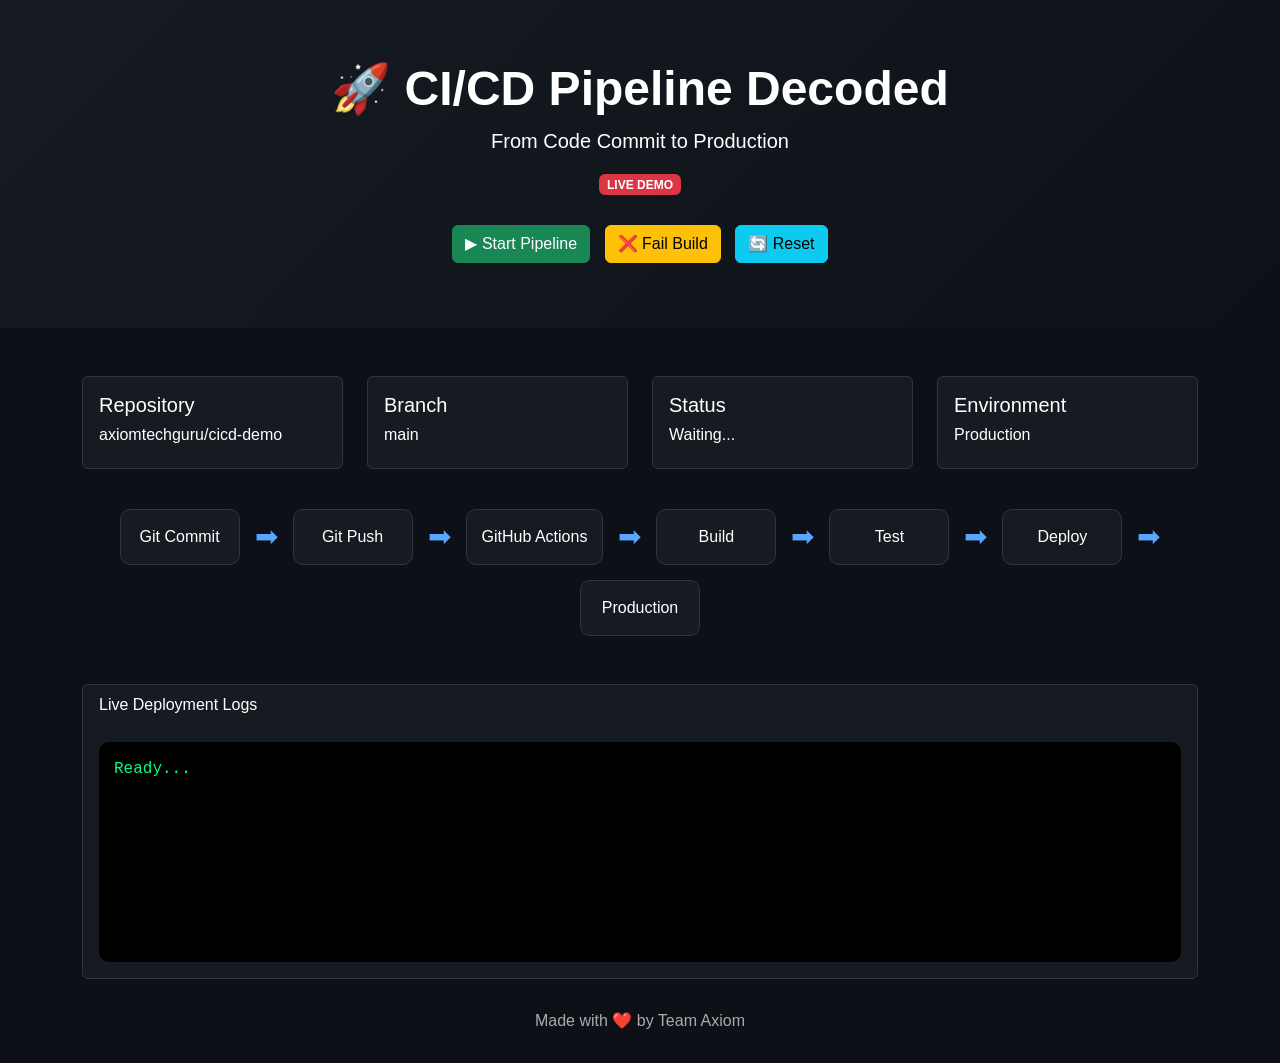
==== index.html @ 896a8365 "Initial CI/CD demo" ====
<!DOCTYPE html>
<html lang="en">

<head>
    <meta charset="UTF-8">
    <meta name="viewport" content="width=device-width, initial-scale=1.0">
    <title>CI/CD Pipeline Demo | Team Axiom</title>

    <link href="https://cdn.jsdelivr.net/npm/bootstrap@5.3.3/dist/css/bootstrap.min.css" rel="stylesheet">

    <style>
        body {
            background: #0d1117;
            color: #fff;
            font-family: Segoe UI, Tahoma, sans-serif;
        }

        .hero {
            background: linear-gradient(135deg, #161b22, #0d1117);
            padding: 60px 20px;
            text-align: center;
        }

        .card-dark {
            background: #161b22;
            border: 1px solid #30363d;
            color: white;
        }

        .pipeline {
            display: flex;
            justify-content: center;
            align-items: center;
            flex-wrap: wrap;
            gap: 15px;
            margin-top: 40px;
        }

        .step {
            background: #161b22;
            border: 1px solid #30363d;
            padding: 15px;
            border-radius: 10px;
            min-width: 120px;
            text-align: center;
            transition: .4s;
        }

        .step.active {
            background: #238636;
            transform: scale(1.08);
            box-shadow: 0 0 20px #238636;
        }

        .arrow {
            font-size: 28px;
            color: #58a6ff;
        }

        .logs {
            background: #000;
            color: #00ff7f;
            padding: 15px;
            border-radius: 10px;
            height: 220px;
            overflow: auto;
            font-family: monospace;
        }

        .footer {
            text-align: center;
            color: #aaa;
            padding: 30px;
        }

        .btn-demo {
            margin: 5px;
        }

        .badge-live {
            animation: blink 1s infinite;
        }

        @keyframes blink {
            50% {
                opacity: .3;
            }
        }
    </style>

</head>

<body>

    <div class="hero">

        <h1 class="display-5 fw-bold">
            🚀 CI/CD Pipeline Decoded
        </h1>

        <p class="lead">
            From Code Commit to Production
        </p>

        <span class="badge bg-danger badge-live">
            LIVE DEMO
        </span>

        <br><br>

        <button class="btn btn-success btn-demo" onclick="startPipeline()">
            ▶ Start Pipeline
        </button>

        <button class="btn btn-warning btn-demo" onclick="simulateFail()">
            ❌ Fail Build
        </button>

        <button class="btn btn-info btn-demo" onclick="location.reload()">
            🔄 Reset
        </button>

    </div>

    <div class="container mt-5">

        <div class="row g-4">

            <div class="col-md-3">
                <div class="card card-dark p-3">
                    <h5>Repository</h5>
                    <h6>axiomtechguru/cicd-demo</h6>
                </div>
            </div>

            <div class="col-md-3">
                <div class="card card-dark p-3">
                    <h5>Branch</h5>
                    <h6>main</h6>
                </div>
            </div>

            <div class="col-md-3">
                <div class="card card-dark p-3">
                    <h5>Status</h5>
                    <h6 id="status">Waiting...</h6>
                </div>
            </div>

            <div class="col-md-3">
                <div class="card card-dark p-3">
                    <h5>Environment</h5>
                    <h6>Production</h6>
                </div>
            </div>

        </div>

        <div class="pipeline">

            <div class="step">Git Commit</div>
            <div class="arrow">➡</div>

            <div class="step">Git Push</div>
            <div class="arrow">➡</div>

            <div class="step">GitHub Actions</div>
            <div class="arrow">➡</div>

            <div class="step">Build</div>
            <div class="arrow">➡</div>

            <div class="step">Test</div>
            <div class="arrow">➡</div>

            <div class="step">Deploy</div>
            <div class="arrow">➡</div>

            <div class="step">Production</div>

        </div>

        <div class="mt-5">

            <div class="card card-dark">

                <div class="card-header">
                    Live Deployment Logs
                </div>

                <div class="card-body">

                    <div class="logs" id="logs">

                        Ready...

                    </div>

                </div>

            </div>

        </div>

    </div>

    <div class="footer">

        Made with ❤️ by Team Axiom

    </div>

    <script>

        const steps = document.querySelectorAll(".step");

        const logs = document.getElementById("logs");

        const status = document.getElementById("status");

        function log(msg) {

            logs.innerHTML += msg + "<br>";

            logs.scrollTop = logs.scrollHeight;

        }

        function clearAll() {

            steps.forEach(s => s.classList.remove("active"));

            logs.innerHTML = "";

        }

        function startPipeline() {

            clearAll();

            status.innerHTML = "Running...";

            const messages = [
                "Git Commit received...",
                "Pushing to GitHub...",
                "GitHub Actions Triggered...",
                "Installing Dependencies...",
                "Running Tests...",
                "Deploying to VPS...",
                "Restarting PM2...",
                "Deployment Successful 🚀"
            ];

            steps.forEach((step, index) => {

                setTimeout(() => {

                    step.classList.add("active");

                    log(messages[index]);

                    if (index == steps.length - 1) {

                        status.innerHTML = "<span class='text-success'>SUCCESS</span>";

                    }

                }, index * 1200);

            });

        }

        function simulateFail() {

            clearAll();

            status.innerHTML = "<span class='text-danger'>FAILED</span>";

            steps[0].classList.add("active");

            steps[1].classList.add("active");

            steps[2].classList.add("active");

            steps[3].classList.add("active");

            log("Git Commit received...");

            log("GitHub Actions Triggered...");

            log("Installing Packages...");

            log("<span style='color:red'>Build Failed ❌</span>");

            log("<span style='color:red'>Missing Environment Variable</span>");

        }

    </script>

</body>

</html>
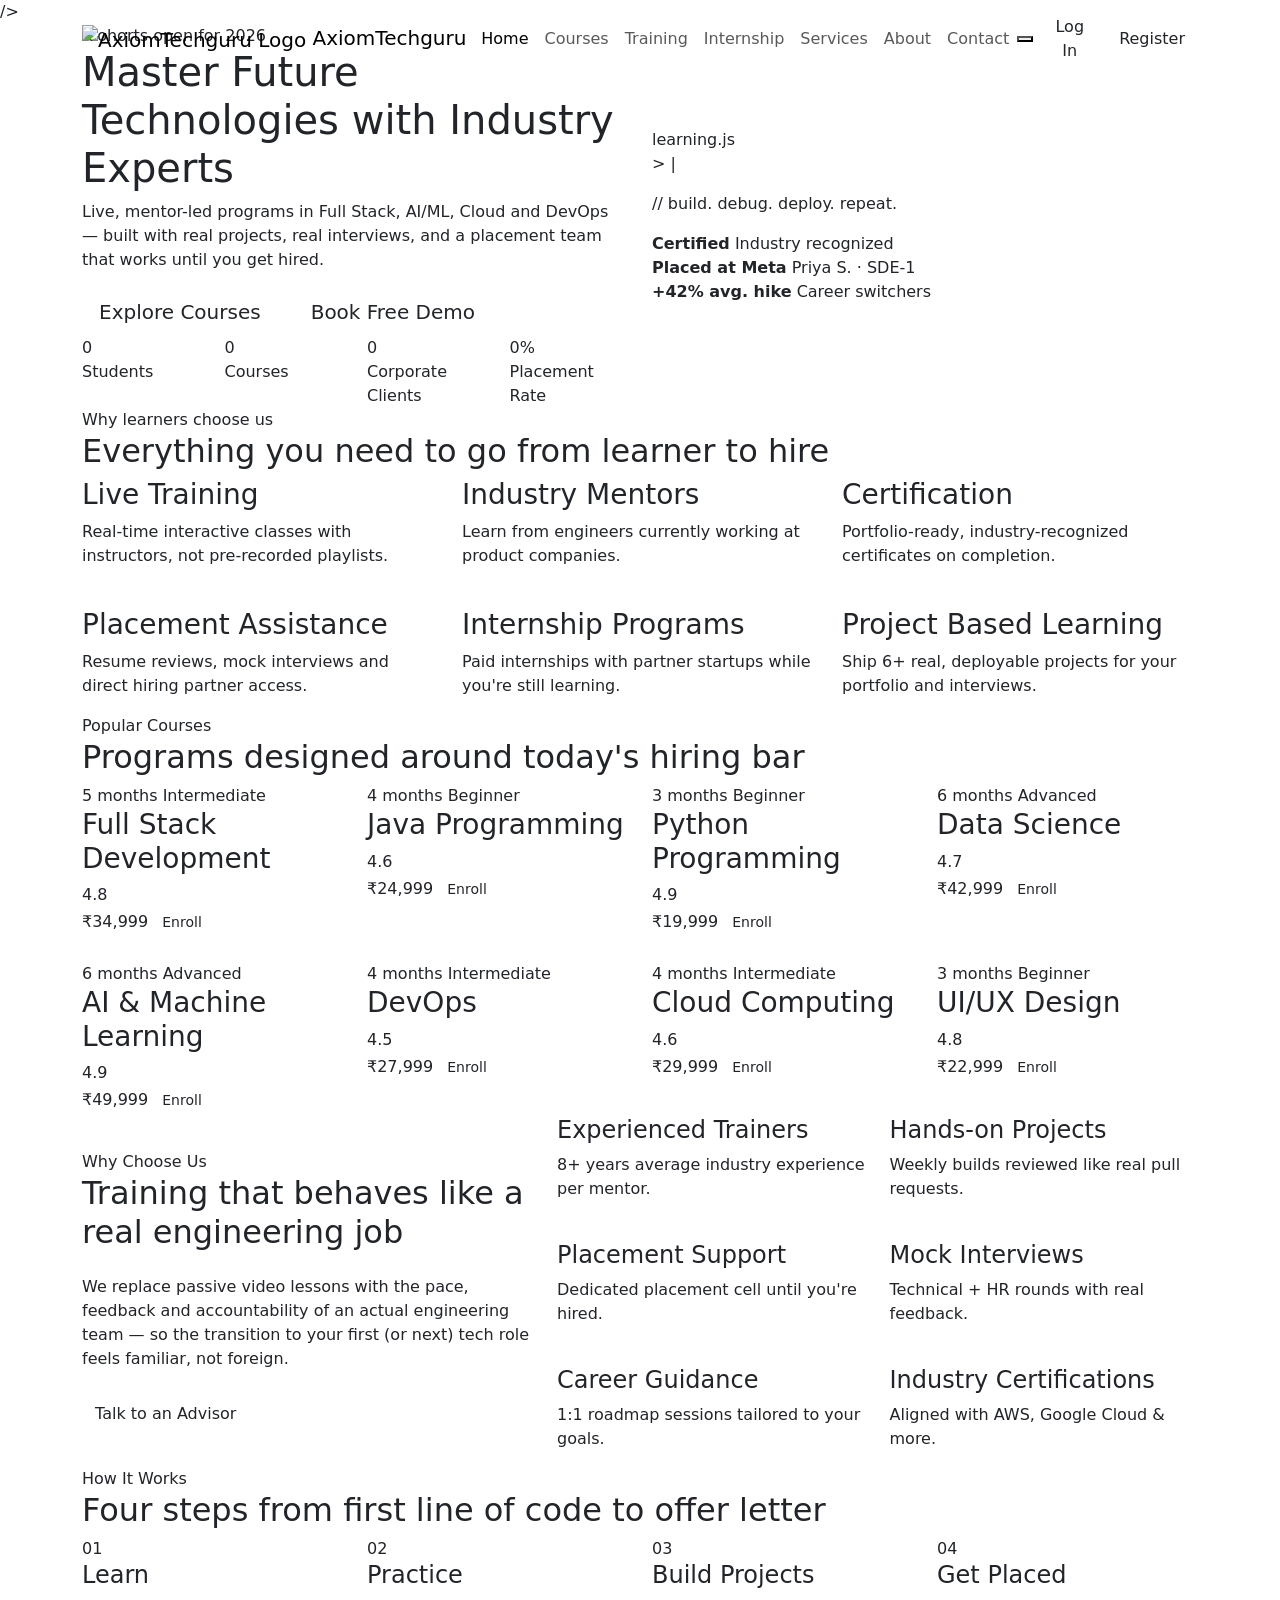
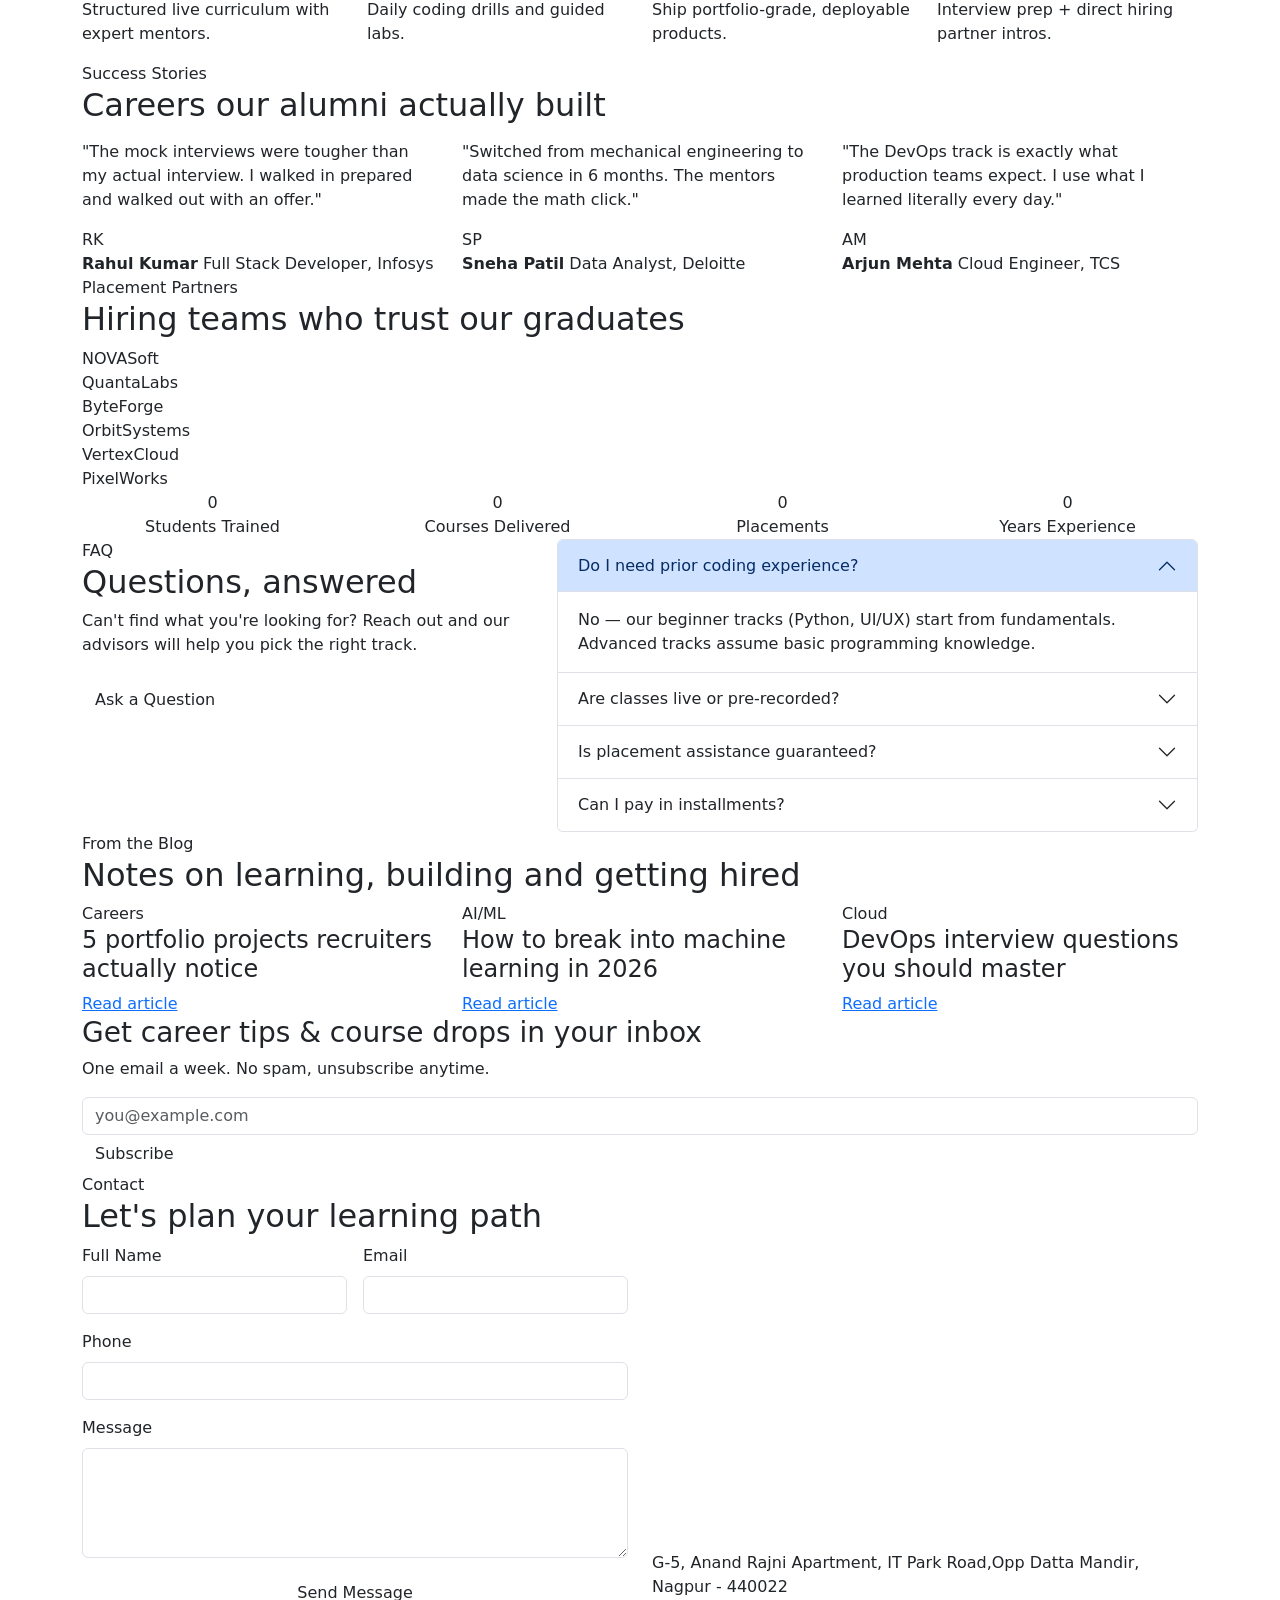
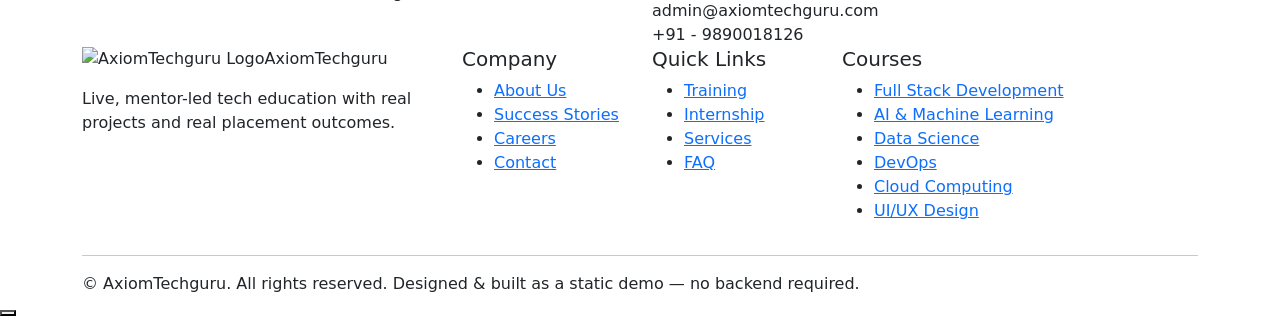
==== commit e24176ca: "I have changed the landing page" ====
--- a/index.html
+++ b/index.html
@@ -1,304 +1,926 @@
 <!DOCTYPE html>
-<html lang="en">
+<html lang="en" data-theme="dark">
 
 <head>
-    <meta charset="UTF-8">
-    <meta name="viewport" content="width=device-width, initial-scale=1.0">
-    <title>CI/CD Pipeline Demo | Team Axiom</title>
-
-    <link href="https://cdn.jsdelivr.net/npm/bootstrap@5.3.3/dist/css/bootstrap.min.css" rel="stylesheet">
-
-    <style>
-        body {
-            background: #0d1117;
-            color: #fff;
-            font-family: Segoe UI, Tahoma, sans-serif;
-        }
-
-        .hero {
-            background: linear-gradient(135deg, #161b22, #0d1117);
-            padding: 60px 20px;
-            text-align: center;
-        }
-
-        .card-dark {
-            background: #161b22;
-            border: 1px solid #30363d;
-            color: white;
-        }
-
-        .pipeline {
-            display: flex;
-            justify-content: center;
-            align-items: center;
-            flex-wrap: wrap;
-            gap: 15px;
-            margin-top: 40px;
-        }
-
-        .step {
-            background: #161b22;
-            border: 1px solid #30363d;
-            padding: 15px;
-            border-radius: 10px;
-            min-width: 120px;
-            text-align: center;
-            transition: .4s;
-        }
-
-        .step.active {
-            background: #238636;
-            transform: scale(1.08);
-            box-shadow: 0 0 20px #238636;
-        }
-
-        .arrow {
-            font-size: 28px;
-            color: #58a6ff;
-        }
-
-        .logs {
-            background: #000;
-            color: #00ff7f;
-            padding: 15px;
-            border-radius: 10px;
-            height: 220px;
-            overflow: auto;
-            font-family: monospace;
-        }
-
-        .footer {
-            text-align: center;
-            color: #aaa;
-            padding: 30px;
-        }
-
-        .btn-demo {
-            margin: 5px;
-        }
-
-        .badge-live {
-            animation: blink 1s infinite;
-        }
-
-        @keyframes blink {
-            50% {
-                opacity: .3;
-            }
-        }
-    </style>
-
+  <meta charset="UTF-8">
+  <meta name="viewport" content="width=device-width, initial-scale=1.0">
+  <title>AxiomTechguru — Master Future Technologies</title>
+  <meta name="description"
+    content="AxiomTechguru — premium live tech training, mentorship and placement support in Full Stack, AI, Cloud, DevOps and more.">
+
+  <!-- Bootstrap 5.3 -->
+  <link href="https://cdnjs.cloudflare.com/ajax/libs/twitter-bootstrap/5.3.3/css/bootstrap.min.css" rel="stylesheet">
+  <!-- Bootstrap Icons -->
+  <link rel="stylesheet"
+    href="https://cdnjs.cloudflare.com/ajax/libs/bootstrap-icons/1.11.3/font/bootstrap-icons.min.css">
+  <!-- Fonts -->
+  <link rel="preconnect" href="https://fonts.googleapis.com">
+  <link
+    href="https://fonts.googleapis.com/css2?family=Space+Grotesk:wght@400;500;600;700&family=Inter:wght@400;500;600;700;800&family=JetBrains+Mono:wght@400;500;700&display=swap"
+    rel="stylesheet">
+
+  <link rel="icon" href="assets/images/favicon.svg" type="image/svg+xml">
+
+  <link rel="stylesheet" href="style.css">
 </head>
 
 <body>
 
-    <div class="hero">
-
-        <h1 class="display-5 fw-bold">
-            🚀 CI/CD Pipeline Decoded
-        </h1>
-
-        <p class="lead">
-            From Code Commit to Production
-        </p>
-
-        <span class="badge bg-danger badge-live">
-            LIVE DEMO
-        </span>
-
-        <br><br>
-
-        <button class="btn btn-success btn-demo" onclick="startPipeline()">
-            ▶ Start Pipeline
-        </button>
-
-        <button class="btn btn-warning btn-demo" onclick="simulateFail()">
-            ❌ Fail Build
-        </button>
-
-        <button class="btn btn-info btn-demo" onclick="location.reload()">
-            🔄 Reset
-        </button>
-
-    </div>
-
-    <div class="container mt-5">
-
+  <!-- ============ PRELOADER ============ -->
+  <div id="preloader" aria-hidden="true">
+    <div class="loader-mark">
+      <span class="loader-slash">/</span><span>&gt;</span>
+    </div>
+  </div>
+
+  <!-- ============ SCROLL PROGRESS BAR ============ -->
+  <div id="scrollProgress"></div>
+
+  <!-- ============ TOAST CONTAINER ============ -->
+  <div class="toast-container position-fixed top-0 end-0 p-3" style="z-index: 1200;" id="toastContainer"></div>
+
+  <!-- ============ NAVBAR ============ -->
+  <nav class="navbar navbar-expand-lg fixed-top cf-navbar" id="mainNavbar">
+    <div class="container">
+      <a class="navbar-brand cf-brand" href="#home">
+        <span class="cf-brand-mark"><img src="/assets/images/Logo.png" alt="AxiomTechguru Logo" class="cf-logo"></span>
+        <span class="cf-brand-text">Axiom<span class="cf-brand-accent">Techguru</span></span>
+      </a>
+
+      <button class="navbar-toggler" type="button" data-bs-toggle="collapse" data-bs-target="#navMain"
+        aria-controls="navMain" aria-expanded="false" aria-label="Toggle navigation">
+        <i class="bi bi-list"></i>
+      </button>
+
+      <div class="collapse navbar-collapse" id="navMain">
+        <ul class="navbar-nav mx-auto cf-nav-links" id="navLinks">
+          <li class="nav-item"><a class="nav-link active" href="#home">Home</a></li>
+          <li class="nav-item"><a class="nav-link" href="#courses">Courses</a></li>
+          <li class="nav-item"><a class="nav-link" href="#training">Training</a></li>
+          <li class="nav-item"><a class="nav-link" href="#internship">Internship</a></li>
+          <li class="nav-item"><a class="nav-link" href="#services">Services</a></li>
+          <li class="nav-item"><a class="nav-link" href="#about">About</a></li>
+          <li class="nav-item"><a class="nav-link" href="#contact">Contact</a></li>
+        </ul>
+
+        <div class="d-flex align-items-center gap-2 cf-nav-actions">
+          <button class="cf-theme-toggle" id="themeToggle" type="button" aria-label="Toggle dark and light mode">
+            <i class="bi bi-sun-fill" id="themeIconSun"></i>
+            <i class="bi bi-moon-stars-fill" id="themeIconMoon"></i>
+          </button>
+
+          <!-- Logged-out state -->
+          <div id="authGuest" class="d-flex align-items-center gap-2">
+            <button class="btn cf-btn-ghost" data-bs-toggle="modal" data-bs-target="#loginModal">Log In</button>
+            <button class="btn cf-btn-gradient" data-bs-toggle="modal" data-bs-target="#loginModal">Register</button>
+          </div>
+
+          <!-- Logged-in state -->
+          <div id="authUser" class="dropdown d-none">
+            <button class="btn cf-user-btn dropdown-toggle" type="button" data-bs-toggle="dropdown"
+              aria-expanded="false">
+              <span class="cf-avatar" id="userAvatar">A</span>
+              <span id="userNameLabel">Admin</span>
+            </button>
+            <ul class="dropdown-menu dropdown-menu-end cf-dropdown">
+              <li><a class="dropdown-item" href="dashboard.html" id="dashboardBtn"><i
+                    class="bi bi-grid-1x2 me-2"></i>Dashboard</a></li>
+              <li>
+                <hr class="dropdown-divider">
+              </li>
+              <li><a class="dropdown-item text-danger" href="#" id="logoutBtn"><i
+                    class="bi bi-box-arrow-right me-2"></i>Logout</a></li>
+            </ul>
+          </div>
+        </div>
+      </div>
+    </div>
+  </nav>
+
+  <!-- ============ HERO SECTION ============ -->
+  <header id="home" class="cf-hero">
+    <div class="cf-hero-bg" aria-hidden="true">
+      <div class="cf-blob cf-blob-1"></div>
+      <div class="cf-blob cf-blob-2"></div>
+      <div class="cf-grid-overlay"></div>
+    </div>
+
+    <div class="container">
+      <div class="row align-items-center gy-5">
+        <div class="col-lg-6 cf-reveal" data-reveal="fade-right">
+          <span class="cf-eyebrow"><i class="bi bi-stars me-1"></i> Cohorts open for 2026</span>
+          <h1 class="cf-hero-title">
+            Master Future Technologies with <span class="cf-text-gradient">Industry Experts</span>
+          </h1>
+          <p class="cf-hero-sub">
+            Live, mentor-led programs in Full Stack, AI/ML, Cloud and DevOps — built with real projects,
+            real interviews, and a placement team that works until you get hired.
+          </p>
+          <div class="d-flex flex-wrap gap-3 cf-hero-ctas">
+            <a href="#courses" class="btn btn-lg cf-btn-gradient">Explore Courses <i
+                class="bi bi-arrow-up-right"></i></a>
+            <a href="#contact" class="btn btn-lg cf-btn-outline">Book Free Demo <i class="bi bi-calendar-check"></i></a>
+          </div>
+
+          <div class="row cf-hero-stats gx-4 gy-3">
+            <div class="col-6 col-md-3">
+              <div class="cf-stat-num" data-counter="15000">0</div>
+              <div class="cf-stat-label">Students</div>
+            </div>
+            <div class="col-6 col-md-3">
+              <div class="cf-stat-num" data-counter="500">0</div>
+              <div class="cf-stat-label">Courses</div>
+            </div>
+            <div class="col-6 col-md-3">
+              <div class="cf-stat-num" data-counter="120">0</div>
+              <div class="cf-stat-label">Corporate Clients</div>
+            </div>
+            <div class="col-6 col-md-3">
+              <div class="cf-stat-num" data-counter="95" data-suffix="%">0%</div>
+              <div class="cf-stat-label">Placement Rate</div>
+            </div>
+          </div>
+        </div>
+
+        <div class="col-lg-6 cf-reveal" data-reveal="fade-left">
+          <div class="cf-hero-visual">
+            <!-- Signature element: animated terminal window -->
+            <div class="cf-terminal">
+              <div class="cf-terminal-bar">
+                <span class="cf-dot cf-dot-r"></span><span class="cf-dot cf-dot-y"></span><span
+                  class="cf-dot cf-dot-g"></span>
+                <span class="cf-terminal-title">learning.js</span>
+              </div>
+              <div class="cf-terminal-body">
+                <p class="cf-line"><span class="cf-prompt">&gt;</span> <span id="typedText"></span><span
+                    class="cf-caret">|</span></p>
+                <p class="cf-line cf-dim">// build. debug. deploy. repeat.</p>
+              </div>
+            </div>
+
+            <div class="cf-float-card cf-float-1">
+              <i class="bi bi-patch-check-fill"></i>
+              <div>
+                <strong>Certified</strong>
+                <span>Industry recognized</span>
+              </div>
+            </div>
+            <div class="cf-float-card cf-float-2">
+              <i class="bi bi-briefcase-fill"></i>
+              <div>
+                <strong>Placed at Meta</strong>
+                <span>Priya S. · SDE-1</span>
+              </div>
+            </div>
+            <div class="cf-float-card cf-float-3">
+              <i class="bi bi-graph-up-arrow"></i>
+              <div>
+                <strong>+42% avg. hike</strong>
+                <span>Career switchers</span>
+              </div>
+            </div>
+          </div>
+        </div>
+      </div>
+    </div>
+
+    <a href="#features" class="cf-scroll-cue" aria-label="Scroll down">
+      <i class="bi bi-chevron-down"></i>
+    </a>
+  </header>
+
+  <!-- ============ FEATURES ============ -->
+  <section id="features" class="cf-section">
+    <div class="container">
+      <div class="cf-section-head cf-reveal" data-reveal="fade-up">
+        <span class="cf-kicker">Why learners choose us</span>
+        <h2>Everything you need to go from learner to hire</h2>
+      </div>
+
+      <div class="row g-4">
+        <div class="col-md-6 col-lg-4 cf-reveal" data-reveal="fade-up" data-reveal-delay="0">
+          <div class="cf-feature-card">
+            <div class="cf-feature-icon"><i class="bi bi-broadcast"></i></div>
+            <h3>Live Training</h3>
+            <p>Real-time interactive classes with instructors, not pre-recorded playlists.</p>
+          </div>
+        </div>
+        <div class="col-md-6 col-lg-4 cf-reveal" data-reveal="fade-up" data-reveal-delay="80">
+          <div class="cf-feature-card">
+            <div class="cf-feature-icon"><i class="bi bi-person-workspace"></i></div>
+            <h3>Industry Mentors</h3>
+            <p>Learn from engineers currently working at product companies.</p>
+          </div>
+        </div>
+        <div class="col-md-6 col-lg-4 cf-reveal" data-reveal="fade-up" data-reveal-delay="160">
+          <div class="cf-feature-card">
+            <div class="cf-feature-icon"><i class="bi bi-patch-check"></i></div>
+            <h3>Certification</h3>
+            <p>Portfolio-ready, industry-recognized certificates on completion.</p>
+          </div>
+        </div>
+        <div class="col-md-6 col-lg-4 cf-reveal" data-reveal="fade-up" data-reveal-delay="0">
+          <div class="cf-feature-card">
+            <div class="cf-feature-icon"><i class="bi bi-briefcase"></i></div>
+            <h3>Placement Assistance</h3>
+            <p>Resume reviews, mock interviews and direct hiring partner access.</p>
+          </div>
+        </div>
+        <div class="col-md-6 col-lg-4 cf-reveal" data-reveal="fade-up" data-reveal-delay="80">
+          <div class="cf-feature-card">
+            <div class="cf-feature-icon"><i class="bi bi-diagram-3"></i></div>
+            <h3>Internship Programs</h3>
+            <p>Paid internships with partner startups while you're still learning.</p>
+          </div>
+        </div>
+        <div class="col-md-6 col-lg-4 cf-reveal" data-reveal="fade-up" data-reveal-delay="160">
+          <div class="cf-feature-card">
+            <div class="cf-feature-icon"><i class="bi bi-kanban"></i></div>
+            <h3>Project Based Learning</h3>
+            <p>Ship 6+ real, deployable projects for your portfolio and interviews.</p>
+          </div>
+        </div>
+      </div>
+    </div>
+  </section>
+
+  <!-- ============ POPULAR COURSES ============ -->
+  <section id="courses" class="cf-section cf-section-alt">
+    <div class="container">
+      <div class="cf-section-head cf-reveal" data-reveal="fade-up">
+        <span class="cf-kicker">Popular Courses</span>
+        <h2>Programs designed around today's hiring bar</h2>
+      </div>
+
+      <div class="row g-4" id="coursesGrid">
+        <!-- Course cards injected by script.js are not required; static markup below -->
+        <div class="col-sm-6 col-lg-3 cf-reveal" data-reveal="fade-up" data-reveal-delay="0">
+          <div class="cf-course-card">
+            <div class="cf-course-thumb cf-thumb-1"><i class="bi bi-layers-half"></i></div>
+            <div class="cf-course-body">
+              <div class="cf-course-meta">
+                <span><i class="bi bi-clock"></i> 5 months</span>
+                <span class="cf-badge-level">Intermediate</span>
+              </div>
+              <h3>Full Stack Development</h3>
+              <div class="cf-rating"><i class="bi bi-star-fill"></i><i class="bi bi-star-fill"></i><i
+                  class="bi bi-star-fill"></i><i class="bi bi-star-fill"></i><i class="bi bi-star-half"></i>
+                <span>4.8</span>
+              </div>
+              <div class="cf-course-foot">
+                <span class="cf-price">₹34,999</span>
+                <button class="btn btn-sm cf-btn-gradient cf-enroll-btn">Enroll</button>
+              </div>
+            </div>
+          </div>
+        </div>
+
+        <div class="col-sm-6 col-lg-3 cf-reveal" data-reveal="fade-up" data-reveal-delay="60">
+          <div class="cf-course-card">
+            <div class="cf-course-thumb cf-thumb-2"><i class="bi bi-cup-hot"></i></div>
+            <div class="cf-course-body">
+              <div class="cf-course-meta">
+                <span><i class="bi bi-clock"></i> 4 months</span>
+                <span class="cf-badge-level">Beginner</span>
+              </div>
+              <h3>Java Programming</h3>
+              <div class="cf-rating"><i class="bi bi-star-fill"></i><i class="bi bi-star-fill"></i><i
+                  class="bi bi-star-fill"></i><i class="bi bi-star-fill"></i><i class="bi bi-star"></i> <span>4.6</span>
+              </div>
+              <div class="cf-course-foot">
+                <span class="cf-price">₹24,999</span>
+                <button class="btn btn-sm cf-btn-gradient cf-enroll-btn">Enroll</button>
+              </div>
+            </div>
+          </div>
+        </div>
+
+        <div class="col-sm-6 col-lg-3 cf-reveal" data-reveal="fade-up" data-reveal-delay="120">
+          <div class="cf-course-card">
+            <div class="cf-course-thumb cf-thumb-3"><i class="bi bi-filetype-py"></i></div>
+            <div class="cf-course-body">
+              <div class="cf-course-meta">
+                <span><i class="bi bi-clock"></i> 3 months</span>
+                <span class="cf-badge-level">Beginner</span>
+              </div>
+              <h3>Python Programming</h3>
+              <div class="cf-rating"><i class="bi bi-star-fill"></i><i class="bi bi-star-fill"></i><i
+                  class="bi bi-star-fill"></i><i class="bi bi-star-fill"></i><i class="bi bi-star-fill"></i>
+                <span>4.9</span>
+              </div>
+              <div class="cf-course-foot">
+                <span class="cf-price">₹19,999</span>
+                <button class="btn btn-sm cf-btn-gradient cf-enroll-btn">Enroll</button>
+              </div>
+            </div>
+          </div>
+        </div>
+
+        <div class="col-sm-6 col-lg-3 cf-reveal" data-reveal="fade-up" data-reveal-delay="180">
+          <div class="cf-course-card">
+            <div class="cf-course-thumb cf-thumb-4"><i class="bi bi-bar-chart-line"></i></div>
+            <div class="cf-course-body">
+              <div class="cf-course-meta">
+                <span><i class="bi bi-clock"></i> 6 months</span>
+                <span class="cf-badge-level">Advanced</span>
+              </div>
+              <h3>Data Science</h3>
+              <div class="cf-rating"><i class="bi bi-star-fill"></i><i class="bi bi-star-fill"></i><i
+                  class="bi bi-star-fill"></i><i class="bi bi-star-fill"></i><i class="bi bi-star-half"></i>
+                <span>4.7</span>
+              </div>
+              <div class="cf-course-foot">
+                <span class="cf-price">₹42,999</span>
+                <button class="btn btn-sm cf-btn-gradient cf-enroll-btn">Enroll</button>
+              </div>
+            </div>
+          </div>
+        </div>
+
+        <div class="col-sm-6 col-lg-3 cf-reveal" data-reveal="fade-up" data-reveal-delay="0">
+          <div class="cf-course-card">
+            <div class="cf-course-thumb cf-thumb-5"><i class="bi bi-cpu"></i></div>
+            <div class="cf-course-body">
+              <div class="cf-course-meta">
+                <span><i class="bi bi-clock"></i> 6 months</span>
+                <span class="cf-badge-level">Advanced</span>
+              </div>
+              <h3>AI &amp; Machine Learning</h3>
+              <div class="cf-rating"><i class="bi bi-star-fill"></i><i class="bi bi-star-fill"></i><i
+                  class="bi bi-star-fill"></i><i class="bi bi-star-fill"></i><i class="bi bi-star-fill"></i>
+                <span>4.9</span>
+              </div>
+              <div class="cf-course-foot">
+                <span class="cf-price">₹49,999</span>
+                <button class="btn btn-sm cf-btn-gradient cf-enroll-btn">Enroll</button>
+              </div>
+            </div>
+          </div>
+        </div>
+
+        <div class="col-sm-6 col-lg-3 cf-reveal" data-reveal="fade-up" data-reveal-delay="60">
+          <div class="cf-course-card">
+            <div class="cf-course-thumb cf-thumb-6"><i class="bi bi-infinity"></i></div>
+            <div class="cf-course-body">
+              <div class="cf-course-meta">
+                <span><i class="bi bi-clock"></i> 4 months</span>
+                <span class="cf-badge-level">Intermediate</span>
+              </div>
+              <h3>DevOps</h3>
+              <div class="cf-rating"><i class="bi bi-star-fill"></i><i class="bi bi-star-fill"></i><i
+                  class="bi bi-star-fill"></i><i class="bi bi-star-fill"></i><i class="bi bi-star"></i> <span>4.5</span>
+              </div>
+              <div class="cf-course-foot">
+                <span class="cf-price">₹27,999</span>
+                <button class="btn btn-sm cf-btn-gradient cf-enroll-btn">Enroll</button>
+              </div>
+            </div>
+          </div>
+        </div>
+
+        <div class="col-sm-6 col-lg-3 cf-reveal" data-reveal="fade-up" data-reveal-delay="120">
+          <div class="cf-course-card">
+            <div class="cf-course-thumb cf-thumb-7"><i class="bi bi-cloud-arrow-up"></i></div>
+            <div class="cf-course-body">
+              <div class="cf-course-meta">
+                <span><i class="bi bi-clock"></i> 4 months</span>
+                <span class="cf-badge-level">Intermediate</span>
+              </div>
+              <h3>Cloud Computing</h3>
+              <div class="cf-rating"><i class="bi bi-star-fill"></i><i class="bi bi-star-fill"></i><i
+                  class="bi bi-star-fill"></i><i class="bi bi-star-fill"></i><i class="bi bi-star-half"></i>
+                <span>4.6</span>
+              </div>
+              <div class="cf-course-foot">
+                <span class="cf-price">₹29,999</span>
+                <button class="btn btn-sm cf-btn-gradient cf-enroll-btn">Enroll</button>
+              </div>
+            </div>
+          </div>
+        </div>
+
+        <div class="col-sm-6 col-lg-3 cf-reveal" data-reveal="fade-up" data-reveal-delay="180">
+          <div class="cf-course-card">
+            <div class="cf-course-thumb cf-thumb-8"><i class="bi bi-palette"></i></div>
+            <div class="cf-course-body">
+              <div class="cf-course-meta">
+                <span><i class="bi bi-clock"></i> 3 months</span>
+                <span class="cf-badge-level">Beginner</span>
+              </div>
+              <h3>UI/UX Design</h3>
+              <div class="cf-rating"><i class="bi bi-star-fill"></i><i class="bi bi-star-fill"></i><i
+                  class="bi bi-star-fill"></i><i class="bi bi-star-fill"></i><i class="bi bi-star-fill"></i>
+                <span>4.8</span>
+              </div>
+              <div class="cf-course-foot">
+                <span class="cf-price">₹22,999</span>
+                <button class="btn btn-sm cf-btn-gradient cf-enroll-btn">Enroll</button>
+              </div>
+            </div>
+          </div>
+        </div>
+      </div>
+    </div>
+  </section>
+
+  <!-- ============ WHY CHOOSE US ============ -->
+  <section id="training" class="cf-section">
+    <div class="container">
+      <div class="row align-items-center gy-5">
+        <div class="col-lg-5 cf-reveal" data-reveal="fade-right">
+          <span class="cf-kicker">Why Choose Us</span>
+          <h2 class="mb-4">Training that behaves like a real engineering job</h2>
+          <p class="cf-muted">
+            We replace passive video lessons with the pace, feedback and accountability of an actual
+            engineering team — so the transition to your first (or next) tech role feels familiar, not foreign.
+          </p>
+          <a href="#contact" class="btn cf-btn-outline mt-2">Talk to an Advisor <i class="bi bi-arrow-right"></i></a>
+        </div>
+
+        <div class="col-lg-7">
+          <div class="row g-4">
+            <div class="col-sm-6 cf-reveal" data-reveal="fade-up" data-reveal-delay="0">
+              <div class="cf-why-card">
+                <i class="bi bi-award"></i>
+                <h4>Experienced Trainers</h4>
+                <p>8+ years average industry experience per mentor.</p>
+              </div>
+            </div>
+            <div class="col-sm-6 cf-reveal" data-reveal="fade-up" data-reveal-delay="60">
+              <div class="cf-why-card">
+                <i class="bi bi-code-square"></i>
+                <h4>Hands-on Projects</h4>
+                <p>Weekly builds reviewed like real pull requests.</p>
+              </div>
+            </div>
+            <div class="col-sm-6 cf-reveal" data-reveal="fade-up" data-reveal-delay="120">
+              <div class="cf-why-card">
+                <i class="bi bi-person-check"></i>
+                <h4>Placement Support</h4>
+                <p>Dedicated placement cell until you're hired.</p>
+              </div>
+            </div>
+            <div class="col-sm-6 cf-reveal" data-reveal="fade-up" data-reveal-delay="180">
+              <div class="cf-why-card">
+                <i class="bi bi-mic"></i>
+                <h4>Mock Interviews</h4>
+                <p>Technical + HR rounds with real feedback.</p>
+              </div>
+            </div>
+            <div class="col-sm-6 cf-reveal" data-reveal="fade-up" data-reveal-delay="0">
+              <div class="cf-why-card">
+                <i class="bi bi-compass"></i>
+                <h4>Career Guidance</h4>
+                <p>1:1 roadmap sessions tailored to your goals.</p>
+              </div>
+            </div>
+            <div class="col-sm-6 cf-reveal" data-reveal="fade-up" data-reveal-delay="60">
+              <div class="cf-why-card">
+                <i class="bi bi-patch-check-fill"></i>
+                <h4>Industry Certifications</h4>
+                <p>Aligned with AWS, Google Cloud &amp; more.</p>
+              </div>
+            </div>
+          </div>
+        </div>
+      </div>
+    </div>
+  </section>
+
+  <!-- ============ LEARNING PROCESS ============ -->
+  <section id="internship" class="cf-section cf-section-alt">
+    <div class="container">
+      <div class="cf-section-head cf-reveal" data-reveal="fade-up">
+        <span class="cf-kicker">How It Works</span>
+        <h2>Four steps from first line of code to offer letter</h2>
+      </div>
+
+      <div class="cf-process">
+        <div class="cf-process-line" aria-hidden="true"></div>
         <div class="row g-4">
-
-            <div class="col-md-3">
-                <div class="card card-dark p-3">
-                    <h5>Repository</h5>
-                    <h6>axiomtechguru/cicd-demo</h6>
-                </div>
-            </div>
-
-            <div class="col-md-3">
-                <div class="card card-dark p-3">
-                    <h5>Branch</h5>
-                    <h6>main</h6>
-                </div>
-            </div>
-
-            <div class="col-md-3">
-                <div class="card card-dark p-3">
-                    <h5>Status</h5>
-                    <h6 id="status">Waiting...</h6>
-                </div>
-            </div>
-
-            <div class="col-md-3">
-                <div class="card card-dark p-3">
-                    <h5>Environment</h5>
-                    <h6>Production</h6>
-                </div>
-            </div>
-
-        </div>
-
-        <div class="pipeline">
-
-            <div class="step">Git Commit</div>
-            <div class="arrow">➡</div>
-
-            <div class="step">Git Push</div>
-            <div class="arrow">➡</div>
-
-            <div class="step">GitHub Actions</div>
-            <div class="arrow">➡</div>
-
-            <div class="step">Build</div>
-            <div class="arrow">➡</div>
-
-            <div class="step">Test</div>
-            <div class="arrow">➡</div>
-
-            <div class="step">Deploy</div>
-            <div class="arrow">➡</div>
-
-            <div class="step">Production</div>
-
-        </div>
-
-        <div class="mt-5">
-
-            <div class="card card-dark">
-
-                <div class="card-header">
-                    Live Deployment Logs
-                </div>
-
-                <div class="card-body">
-
-                    <div class="logs" id="logs">
-
-                        Ready...
-
-                    </div>
-
-                </div>
-
-            </div>
-
-        </div>
-
-    </div>
-
-    <div class="footer">
-
-        Made with ❤️ by Team Axiom
-
-    </div>
-
-    <script>
-
-        const steps = document.querySelectorAll(".step");
-
-        const logs = document.getElementById("logs");
-
-        const status = document.getElementById("status");
-
-        function log(msg) {
-
-            logs.innerHTML += msg + "<br>";
-
-            logs.scrollTop = logs.scrollHeight;
-
-        }
-
-        function clearAll() {
-
-            steps.forEach(s => s.classList.remove("active"));
-
-            logs.innerHTML = "";
-
-        }
-
-        function startPipeline() {
-
-            clearAll();
-
-            status.innerHTML = "Running...";
-
-            const messages = [
-                "Git Commit received...",
-                "Pushing to GitHub...",
-                "GitHub Actions Triggered...",
-                "Installing Dependencies...",
-                "Running Tests...",
-                "Deploying to VPS...",
-                "Restarting PM2...",
-                "Deployment Successful 🚀"
-            ];
-
-            steps.forEach((step, index) => {
-
-                setTimeout(() => {
-
-                    step.classList.add("active");
-
-                    log(messages[index]);
-
-                    if (index == steps.length - 1) {
-
-                        status.innerHTML = "<span class='text-success'>SUCCESS</span>";
-
-                    }
-
-                }, index * 1200);
-
-            });
-
-        }
-
-        function simulateFail() {
-
-            clearAll();
-
-            status.innerHTML = "<span class='text-danger'>FAILED</span>";
-
-            steps[0].classList.add("active");
-
-            steps[1].classList.add("active");
-
-            steps[2].classList.add("active");
-
-            steps[3].classList.add("active");
-
-            log("Git Commit received...");
-
-            log("GitHub Actions Triggered...");
-
-            log("Installing Packages...");
-
-            log("<span style='color:red'>Build Failed ❌</span>");
-
-            log("<span style='color:red'>Missing Environment Variable</span>");
-
-        }
-
-    </script>
-
+          <div class="col-md-3 cf-reveal" data-reveal="zoom" data-reveal-delay="0">
+            <div class="cf-process-step">
+              <div class="cf-process-num">01</div>
+              <i class="bi bi-book"></i>
+              <h4>Learn</h4>
+              <p>Structured live curriculum with expert mentors.</p>
+            </div>
+          </div>
+          <div class="col-md-3 cf-reveal" data-reveal="zoom" data-reveal-delay="100">
+            <div class="cf-process-step">
+              <div class="cf-process-num">02</div>
+              <i class="bi bi-terminal"></i>
+              <h4>Practice</h4>
+              <p>Daily coding drills and guided labs.</p>
+            </div>
+          </div>
+          <div class="col-md-3 cf-reveal" data-reveal="zoom" data-reveal-delay="200">
+            <div class="cf-process-step">
+              <div class="cf-process-num">03</div>
+              <i class="bi bi-hammer"></i>
+              <h4>Build Projects</h4>
+              <p>Ship portfolio-grade, deployable products.</p>
+            </div>
+          </div>
+          <div class="col-md-3 cf-reveal" data-reveal="zoom" data-reveal-delay="300">
+            <div class="cf-process-step">
+              <div class="cf-process-num">04</div>
+              <i class="bi bi-flag"></i>
+              <h4>Get Placed</h4>
+              <p>Interview prep + direct hiring partner intros.</p>
+            </div>
+          </div>
+        </div>
+      </div>
+    </div>
+  </section>
+
+  <!-- ============ SUCCESS STORIES ============ -->
+  <section id="services" class="cf-section">
+    <div class="container">
+      <div class="cf-section-head cf-reveal" data-reveal="fade-up">
+        <span class="cf-kicker">Success Stories</span>
+        <h2>Careers our alumni actually built</h2>
+      </div>
+
+      <div class="row g-4">
+        <div class="col-md-6 col-lg-4 cf-reveal" data-reveal="fade-up" data-reveal-delay="0">
+          <div class="cf-glass-card cf-testimonial">
+            <div class="cf-rating mb-2"><i class="bi bi-star-fill"></i><i class="bi bi-star-fill"></i><i
+                class="bi bi-star-fill"></i><i class="bi bi-star-fill"></i><i class="bi bi-star-fill"></i></div>
+            <p>"The mock interviews were tougher than my actual interview. I walked in prepared and walked out with an
+              offer."</p>
+            <div class="cf-testimonial-person">
+              <div class="cf-avatar-lg">RK</div>
+              <div>
+                <strong>Rahul Kumar</strong>
+                <span>Full Stack Developer, Infosys</span>
+              </div>
+            </div>
+          </div>
+        </div>
+        <div class="col-md-6 col-lg-4 cf-reveal" data-reveal="fade-up" data-reveal-delay="100">
+          <div class="cf-glass-card cf-testimonial">
+            <div class="cf-rating mb-2"><i class="bi bi-star-fill"></i><i class="bi bi-star-fill"></i><i
+                class="bi bi-star-fill"></i><i class="bi bi-star-fill"></i><i class="bi bi-star-half"></i></div>
+            <p>"Switched from mechanical engineering to data science in 6 months. The mentors made the math click."</p>
+            <div class="cf-testimonial-person">
+              <div class="cf-avatar-lg">SP</div>
+              <div>
+                <strong>Sneha Patil</strong>
+                <span>Data Analyst, Deloitte</span>
+              </div>
+            </div>
+          </div>
+        </div>
+        <div class="col-md-6 col-lg-4 cf-reveal" data-reveal="fade-up" data-reveal-delay="200">
+          <div class="cf-glass-card cf-testimonial">
+            <div class="cf-rating mb-2"><i class="bi bi-star-fill"></i><i class="bi bi-star-fill"></i><i
+                class="bi bi-star-fill"></i><i class="bi bi-star-fill"></i><i class="bi bi-star-fill"></i></div>
+            <p>"The DevOps track is exactly what production teams expect. I use what I learned literally every day."</p>
+            <div class="cf-testimonial-person">
+              <div class="cf-avatar-lg">AM</div>
+              <div>
+                <strong>Arjun Mehta</strong>
+                <span>Cloud Engineer, TCS</span>
+              </div>
+            </div>
+          </div>
+        </div>
+      </div>
+    </div>
+  </section>
+
+  <!-- ============ PLACEMENT PARTNERS ============ -->
+  <section class="cf-section cf-section-alt">
+    <div class="container">
+      <div class="cf-section-head cf-reveal" data-reveal="fade-up">
+        <span class="cf-kicker">Placement Partners</span>
+        <h2>Hiring teams who trust our graduates</h2>
+      </div>
+      <div class="cf-partners-grid cf-reveal" data-reveal="fade-up">
+        <div class="cf-partner-logo">NOVA<span>Soft</span></div>
+        <div class="cf-partner-logo">Quanta<span>Labs</span></div>
+        <div class="cf-partner-logo">Byte<span>Forge</span></div>
+        <div class="cf-partner-logo">Orbit<span>Systems</span></div>
+        <div class="cf-partner-logo">Vertex<span>Cloud</span></div>
+        <div class="cf-partner-logo">Pixel<span>Works</span></div>
+      </div>
+    </div>
+  </section>
+
+  <!-- ============ COUNTER SECTION ============ -->
+  <section class="cf-counter-section">
+    <div class="container">
+      <div class="row g-4 text-center">
+        <div class="col-6 col-md-3 cf-reveal" data-reveal="zoom">
+          <div class="cf-counter-num" data-counter="15000">0</div>
+          <div class="cf-counter-label">Students Trained</div>
+        </div>
+        <div class="col-6 col-md-3 cf-reveal" data-reveal="zoom" data-reveal-delay="80">
+          <div class="cf-counter-num" data-counter="500">0</div>
+          <div class="cf-counter-label">Courses Delivered</div>
+        </div>
+        <div class="col-6 col-md-3 cf-reveal" data-reveal="zoom" data-reveal-delay="160">
+          <div class="cf-counter-num" data-counter="9500">0</div>
+          <div class="cf-counter-label">Placements</div>
+        </div>
+        <div class="col-6 col-md-3 cf-reveal" data-reveal="zoom" data-reveal-delay="240">
+          <div class="cf-counter-num" data-counter="12">0</div>
+          <div class="cf-counter-label">Years Experience</div>
+        </div>
+      </div>
+    </div>
+  </section>
+
+  <!-- ============ FAQ ============ -->
+  <section id="about" class="cf-section">
+    <div class="container">
+      <div class="row gy-5">
+        <div class="col-lg-5 cf-reveal" data-reveal="fade-right">
+          <span class="cf-kicker">FAQ</span>
+          <h2>Questions, answered</h2>
+          <p class="cf-muted">Can't find what you're looking for? Reach out and our advisors will help you pick the
+            right track.</p>
+          <a href="#contact" class="btn cf-btn-gradient mt-2">Ask a Question</a>
+        </div>
+        <div class="col-lg-7 cf-reveal" data-reveal="fade-left">
+          <div class="accordion cf-accordion" id="faqAccordion">
+
+            <div class="accordion-item">
+              <h3 class="accordion-header">
+                <button class="accordion-button" type="button" data-bs-toggle="collapse" data-bs-target="#faq1">
+                  Do I need prior coding experience?
+                </button>
+              </h3>
+              <div id="faq1" class="accordion-collapse collapse show" data-bs-parent="#faqAccordion">
+                <div class="accordion-body">No — our beginner tracks (Python, UI/UX) start from fundamentals. Advanced
+                  tracks assume basic programming knowledge.</div>
+              </div>
+            </div>
+
+            <div class="accordion-item">
+              <h3 class="accordion-header">
+                <button class="accordion-button collapsed" type="button" data-bs-toggle="collapse"
+                  data-bs-target="#faq2">
+                  Are classes live or pre-recorded?
+                </button>
+              </h3>
+              <div id="faq2" class="accordion-collapse collapse" data-bs-parent="#faqAccordion">
+                <div class="accordion-body">All core sessions are live and interactive. Recordings are provided
+                  afterward for revision only.</div>
+              </div>
+            </div>
+
+            <div class="accordion-item">
+              <h3 class="accordion-header">
+                <button class="accordion-button collapsed" type="button" data-bs-toggle="collapse"
+                  data-bs-target="#faq3">
+                  Is placement assistance guaranteed?
+                </button>
+              </h3>
+              <div id="faq3" class="accordion-collapse collapse" data-bs-parent="#faqAccordion">
+                <div class="accordion-body">We guarantee support — mock interviews, resume reviews and hiring partner
+                  introductions — until you're placed.</div>
+              </div>
+            </div>
+
+            <div class="accordion-item">
+              <h3 class="accordion-header">
+                <button class="accordion-button collapsed" type="button" data-bs-toggle="collapse"
+                  data-bs-target="#faq4">
+                  Can I pay in installments?
+                </button>
+              </h3>
+              <div id="faq4" class="accordion-collapse collapse" data-bs-parent="#faqAccordion">
+                <div class="accordion-body">Yes, flexible EMI plans are available at checkout for every course on this
+                  page.</div>
+              </div>
+            </div>
+
+          </div>
+        </div>
+      </div>
+    </div>
+  </section>
+
+  <!-- ============ BLOG SECTION ============ -->
+  <section class="cf-section cf-section-alt">
+    <div class="container">
+      <div class="cf-section-head cf-reveal" data-reveal="fade-up">
+        <span class="cf-kicker">From the Blog</span>
+        <h2>Notes on learning, building and getting hired</h2>
+      </div>
+      <div class="row g-4">
+        <div class="col-md-4 cf-reveal" data-reveal="fade-up" data-reveal-delay="0">
+          <article class="cf-blog-card">
+            <div class="cf-blog-thumb cf-thumb-2"><i class="bi bi-journal-code"></i></div>
+            <div class="cf-blog-body">
+              <span class="cf-blog-tag">Careers</span>
+              <h4>5 portfolio projects recruiters actually notice</h4>
+              <a href="#" class="cf-blog-link">Read article <i class="bi bi-arrow-right"></i></a>
+            </div>
+          </article>
+        </div>
+        <div class="col-md-4 cf-reveal" data-reveal="fade-up" data-reveal-delay="100">
+          <article class="cf-blog-card">
+            <div class="cf-blog-thumb cf-thumb-5"><i class="bi bi-robot"></i></div>
+            <div class="cf-blog-body">
+              <span class="cf-blog-tag">AI/ML</span>
+              <h4>How to break into machine learning in 2026</h4>
+              <a href="#" class="cf-blog-link">Read article <i class="bi bi-arrow-right"></i></a>
+            </div>
+          </article>
+        </div>
+        <div class="col-md-4 cf-reveal" data-reveal="fade-up" data-reveal-delay="200">
+          <article class="cf-blog-card">
+            <div class="cf-blog-thumb cf-thumb-7"><i class="bi bi-cloud-check"></i></div>
+            <div class="cf-blog-body">
+              <span class="cf-blog-tag">Cloud</span>
+              <h4>DevOps interview questions you should master</h4>
+              <a href="#" class="cf-blog-link">Read article <i class="bi bi-arrow-right"></i></a>
+            </div>
+          </article>
+        </div>
+      </div>
+    </div>
+  </section>
+
+  <!-- ============ NEWSLETTER ============ -->
+  <section class="cf-newsletter">
+    <div class="container">
+      <div class="cf-newsletter-card cf-reveal" data-reveal="zoom">
+        <div>
+          <h3>Get career tips &amp; course drops in your inbox</h3>
+          <p>One email a week. No spam, unsubscribe anytime.</p>
+        </div>
+        <form id="newsletterForm" class="cf-newsletter-form" novalidate>
+          <input type="email" id="newsletterEmail" class="form-control" placeholder="you@example.com" required>
+          <button type="submit" class="btn cf-btn-gradient">Subscribe</button>
+        </form>
+      </div>
+    </div>
+  </section>
+
+  <!-- ============ CONTACT ============ -->
+  <section id="contact" class="cf-section">
+    <div class="container">
+      <div class="cf-section-head cf-reveal" data-reveal="fade-up">
+        <span class="cf-kicker">Contact</span>
+        <h2>Let's plan your learning path</h2>
+      </div>
+
+      <div class="row g-4">
+        <div class="col-lg-6 cf-reveal" data-reveal="fade-right">
+          <form id="contactForm" class="cf-glass-card cf-contact-form" novalidate>
+            <div class="row g-3">
+              <div class="col-md-6">
+                <label class="form-label" for="cfName">Full Name</label>
+                <input type="text" class="form-control" id="cfName" required>
+                <div class="invalid-feedback">Please enter your name.</div>
+              </div>
+              <div class="col-md-6">
+                <label class="form-label" for="cfEmail">Email</label>
+                <input type="email" class="form-control" id="cfEmail" required>
+                <div class="invalid-feedback">Please enter a valid email.</div>
+              </div>
+              <div class="col-12">
+                <label class="form-label" for="cfPhone">Phone</label>
+                <input type="tel" class="form-control" id="cfPhone" required pattern="[0-9]{10}">
+                <div class="invalid-feedback">Please enter a valid 10-digit phone number.</div>
+              </div>
+              <div class="col-12">
+                <label class="form-label" for="cfMessage">Message</label>
+                <textarea class="form-control" id="cfMessage" rows="4" required></textarea>
+                <div class="invalid-feedback">Please tell us what you're looking for.</div>
+              </div>
+              <div class="col-12">
+                <button type="submit" class="btn cf-btn-gradient w-100">Send Message <i class="bi bi-send"></i></button>
+              </div>
+            </div>
+          </form>
+        </div>
+
+        <div class="col-lg-6 cf-reveal" data-reveal="fade-left">
+          <div class="cf-map-placeholder">
+            <iframe
+              src="https://www.google.com/maps/embed?pb=!1m18!1m12!1m3!1d3721.919894603114!2d79.04411167597125!3d21.11575958478348!2m3!1f0!2f0!3f0!3m2!1i1024!2i768!4f13.1!3m3!1m2!1s0x3bd4bf469f911b75%3A0x75644cb26344efc9!2sSoftech%20Solutions%20%7C%20Axiom%20TechGuru%20Pvt.%20Ltd.!5e0!3m2!1sen!2sin!4v1783503024358!5m2!1sen!2sin"
+              width="100%" height="300" style="border:0;" allowfullscreen="" loading="lazy"
+              referrerpolicy="no-referrer-when-downgrade"></iframe>
+          </div>
+          <div class="cf-contact-info">
+            <div class="cf-contact-item"><i class="bi bi-geo-alt"></i> G-5, Anand Rajni Apartment, IT Park Road,Opp
+              Datta Mandir, Nagpur - 440022</div>
+            <div class="cf-contact-item"><i class="bi bi-envelope"></i> admin@axiomtechguru.com</div>
+            <div class="cf-contact-item"><i class="bi bi-telephone"></i> +91 - 9890018126</div>
+          </div>
+        </div>
+      </div>
+    </div>
+  </section>
+
+  <!-- ============ FOOTER ============ -->
+  <footer class="cf-footer">
+    <div class="container">
+      <div class="row g-4">
+        <div class="col-lg-4">
+          <a class="navbar-brand cf-brand mb-3 d-inline-flex" href="#home">
+            <span class="cf-brand-mark"><img src="/assets/images/logo.png" alt="AxiomTechguru Logo"
+                class="cf-logo"></span>
+            <span class="cf-brand-text">Axiom<span class="cf-brand-accent">Techguru</span></span>
+          </a>
+          <p class="cf-muted">Live, mentor-led tech education with real projects and real placement outcomes.</p>
+          <div class="cf-social-icons">
+            <a href="#" aria-label="LinkedIn"><i class="bi bi-linkedin"></i></a>
+            <a href="#" aria-label="Twitter"><i class="bi bi-twitter-x"></i></a>
+            <a href="#" aria-label="Instagram"><i class="bi bi-instagram"></i></a>
+            <a href="#" aria-label="YouTube"><i class="bi bi-youtube"></i></a>
+          </div>
+        </div>
+
+        <div class="col-6 col-lg-2">
+          <h5>Company</h5>
+          <ul class="cf-footer-links">
+            <li><a href="#about">About Us</a></li>
+            <li><a href="#services">Success Stories</a></li>
+            <li><a href="#contact">Careers</a></li>
+            <li><a href="#contact">Contact</a></li>
+          </ul>
+        </div>
+
+        <div class="col-6 col-lg-2">
+          <h5>Quick Links</h5>
+          <ul class="cf-footer-links">
+            <li><a href="#training">Training</a></li>
+            <li><a href="#internship">Internship</a></li>
+            <li><a href="#services">Services</a></li>
+            <li><a href="#about">FAQ</a></li>
+          </ul>
+        </div>
+
+        <div class="col-lg-4">
+          <h5>Courses</h5>
+          <ul class="cf-footer-links cf-footer-links-2col">
+            <li><a href="#courses">Full Stack Development</a></li>
+            <li><a href="#courses">AI &amp; Machine Learning</a></li>
+            <li><a href="#courses">Data Science</a></li>
+            <li><a href="#courses">DevOps</a></li>
+            <li><a href="#courses">Cloud Computing</a></li>
+            <li><a href="#courses">UI/UX Design</a></li>
+          </ul>
+        </div>
+      </div>
+
+      <hr class="cf-footer-divider">
+      <div class="cf-footer-bottom">
+        <span>&copy; <span id="footerYear"></span> AxiomTechguru. All rights reserved.</span>
+        <span>Designed &amp; built as a static demo — no backend required.</span>
+      </div>
+    </div>
+  </footer>
+
+  <!-- ============ BACK TO TOP ============ -->
+  <button id="backToTop" aria-label="Back to top">
+    <i class="bi bi-arrow-up"></i>
+  </button>
+
+  <!-- ============ LOGIN MODAL ============ -->
+  <div class="modal fade" id="loginModal" tabindex="-1" aria-labelledby="loginModalLabel" aria-hidden="true">
+    <div class="modal-dialog modal-dialog-centered">
+      <div class="modal-content cf-modal">
+        <div class="modal-header border-0">
+          <h5 class="modal-title" id="loginModalLabel">Welcome back</h5>
+          <button type="button" class="btn-close" data-bs-dismiss="modal" aria-label="Close"></button>
+        </div>
+        <div class="modal-body">
+          <p class="cf-muted mb-4">Log in to access your dashboard, saved courses and progress.</p>
+          <form id="loginForm" novalidate>
+            <div class="mb-3">
+              <label class="form-label" for="loginEmail">Email</label>
+              <input type="email" class="form-control" id="loginEmail" placeholder="atg.sahilrangari@gmail.com"
+                required>
+              <div class="invalid-feedback">Enter a valid email address.</div>
+            </div>
+            <div class="mb-3">
+              <label class="form-label" for="loginPassword">Password</label>
+              <input type="password" class="form-control" id="loginPassword" placeholder="Sahil@123" required
+                minlength="6">
+              <div class="invalid-feedback">Password must be at least 6 characters.</div>
+            </div>
+            <div class="cf-demo-hint">
+              <i class="bi bi-info-circle"></i> Demo login — email: <code>atg.sahilrangari@gmail.com</code>, password:
+              <code>Sahil@123</code>
+            </div>
+            <button type="submit" class="btn cf-btn-gradient w-100 mt-3">Log In</button>
+          </form>
+        </div>
+      </div>
+    </div>
+  </div>
+
+  <!-- Bootstrap Bundle JS -->
+  <script src="https://cdnjs.cloudflare.com/ajax/libs/twitter-bootstrap/5.3.3/js/bootstrap.bundle.min.js"></script>
+  <script src="script.js"></script>
 </body>
 
 </html>
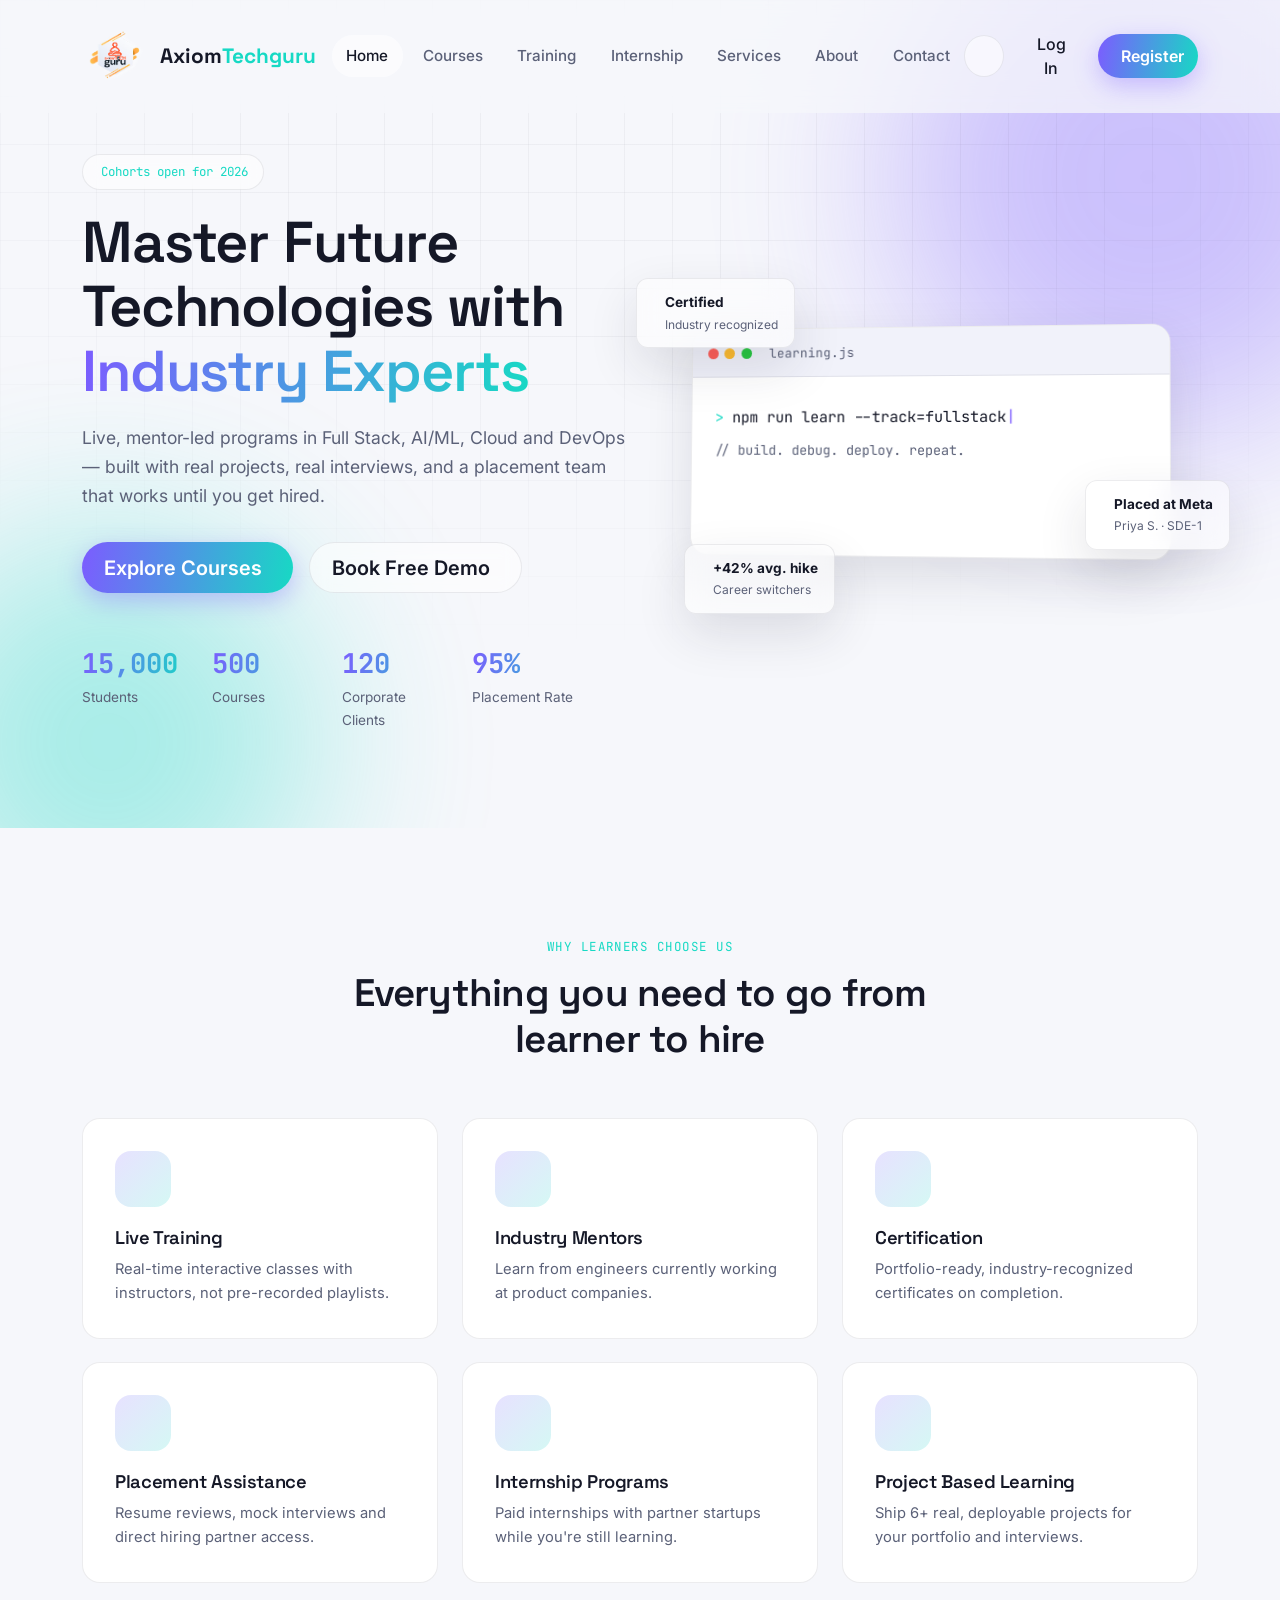
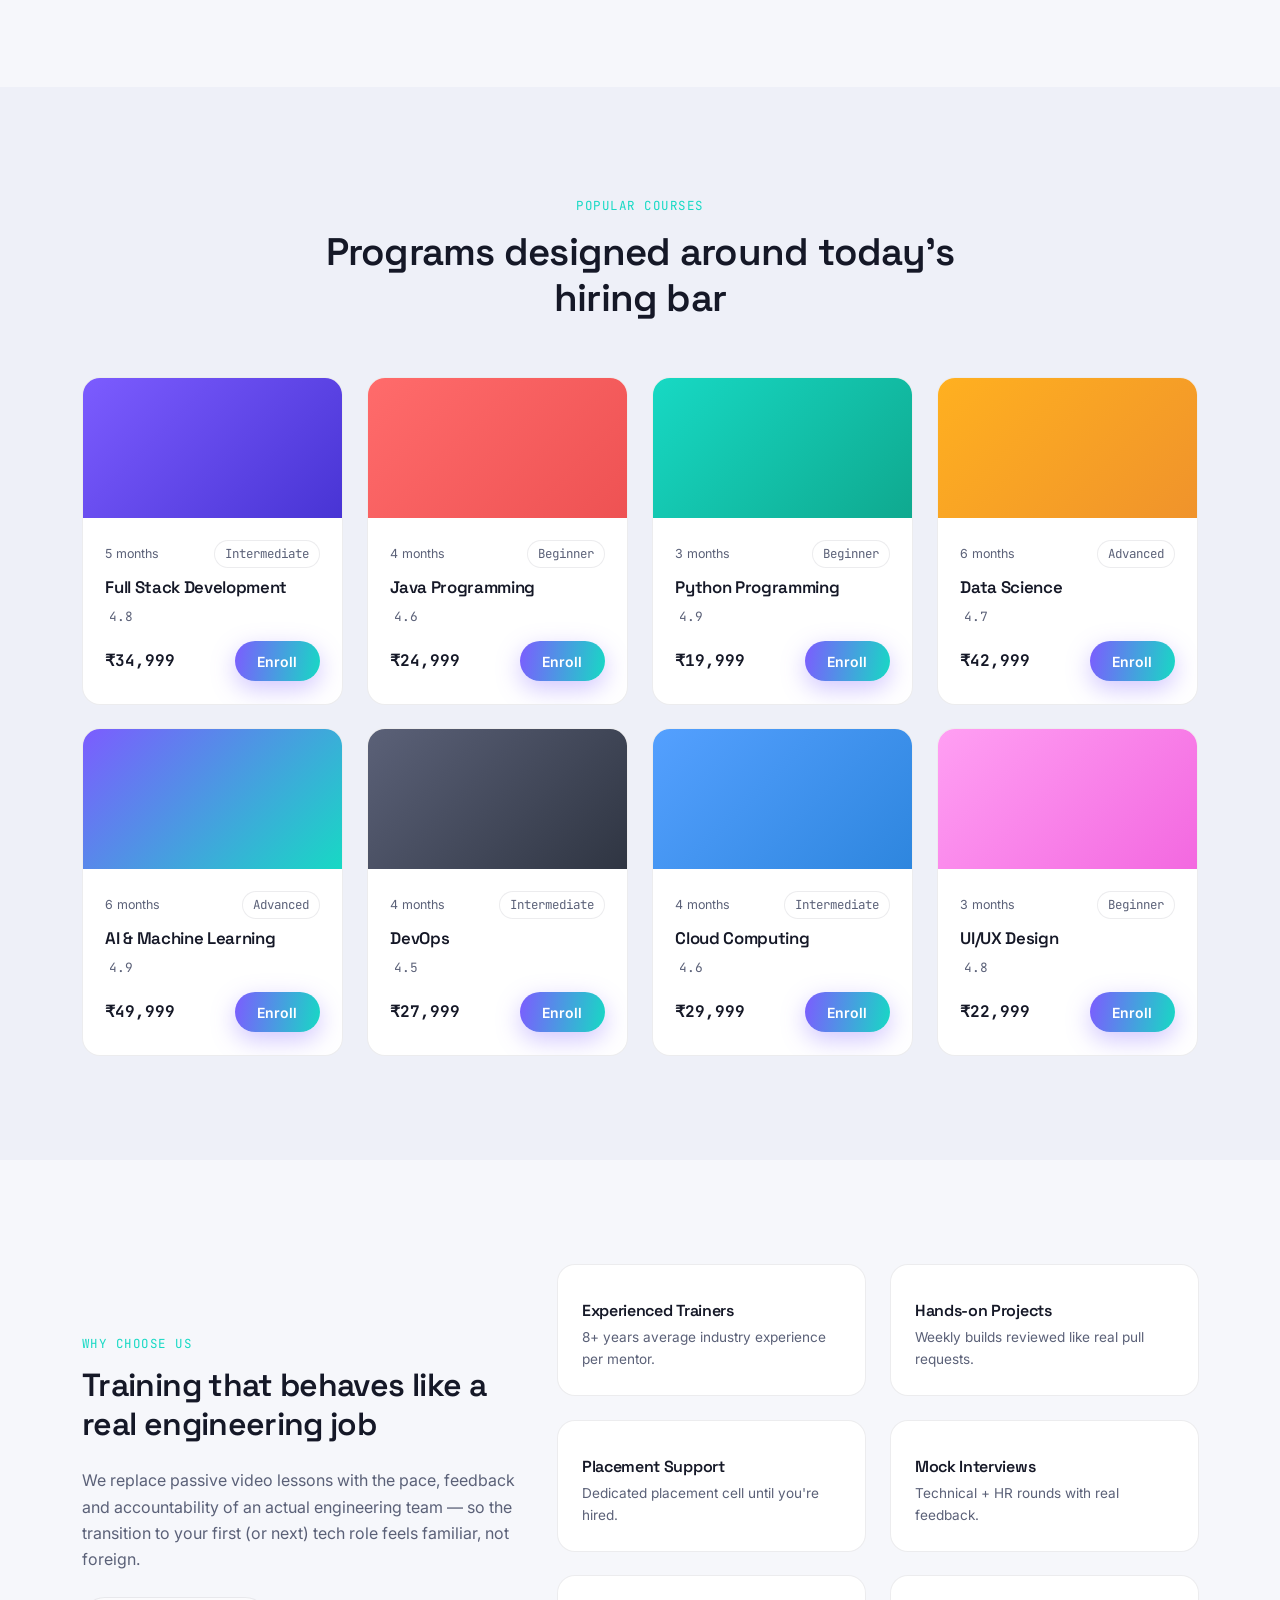
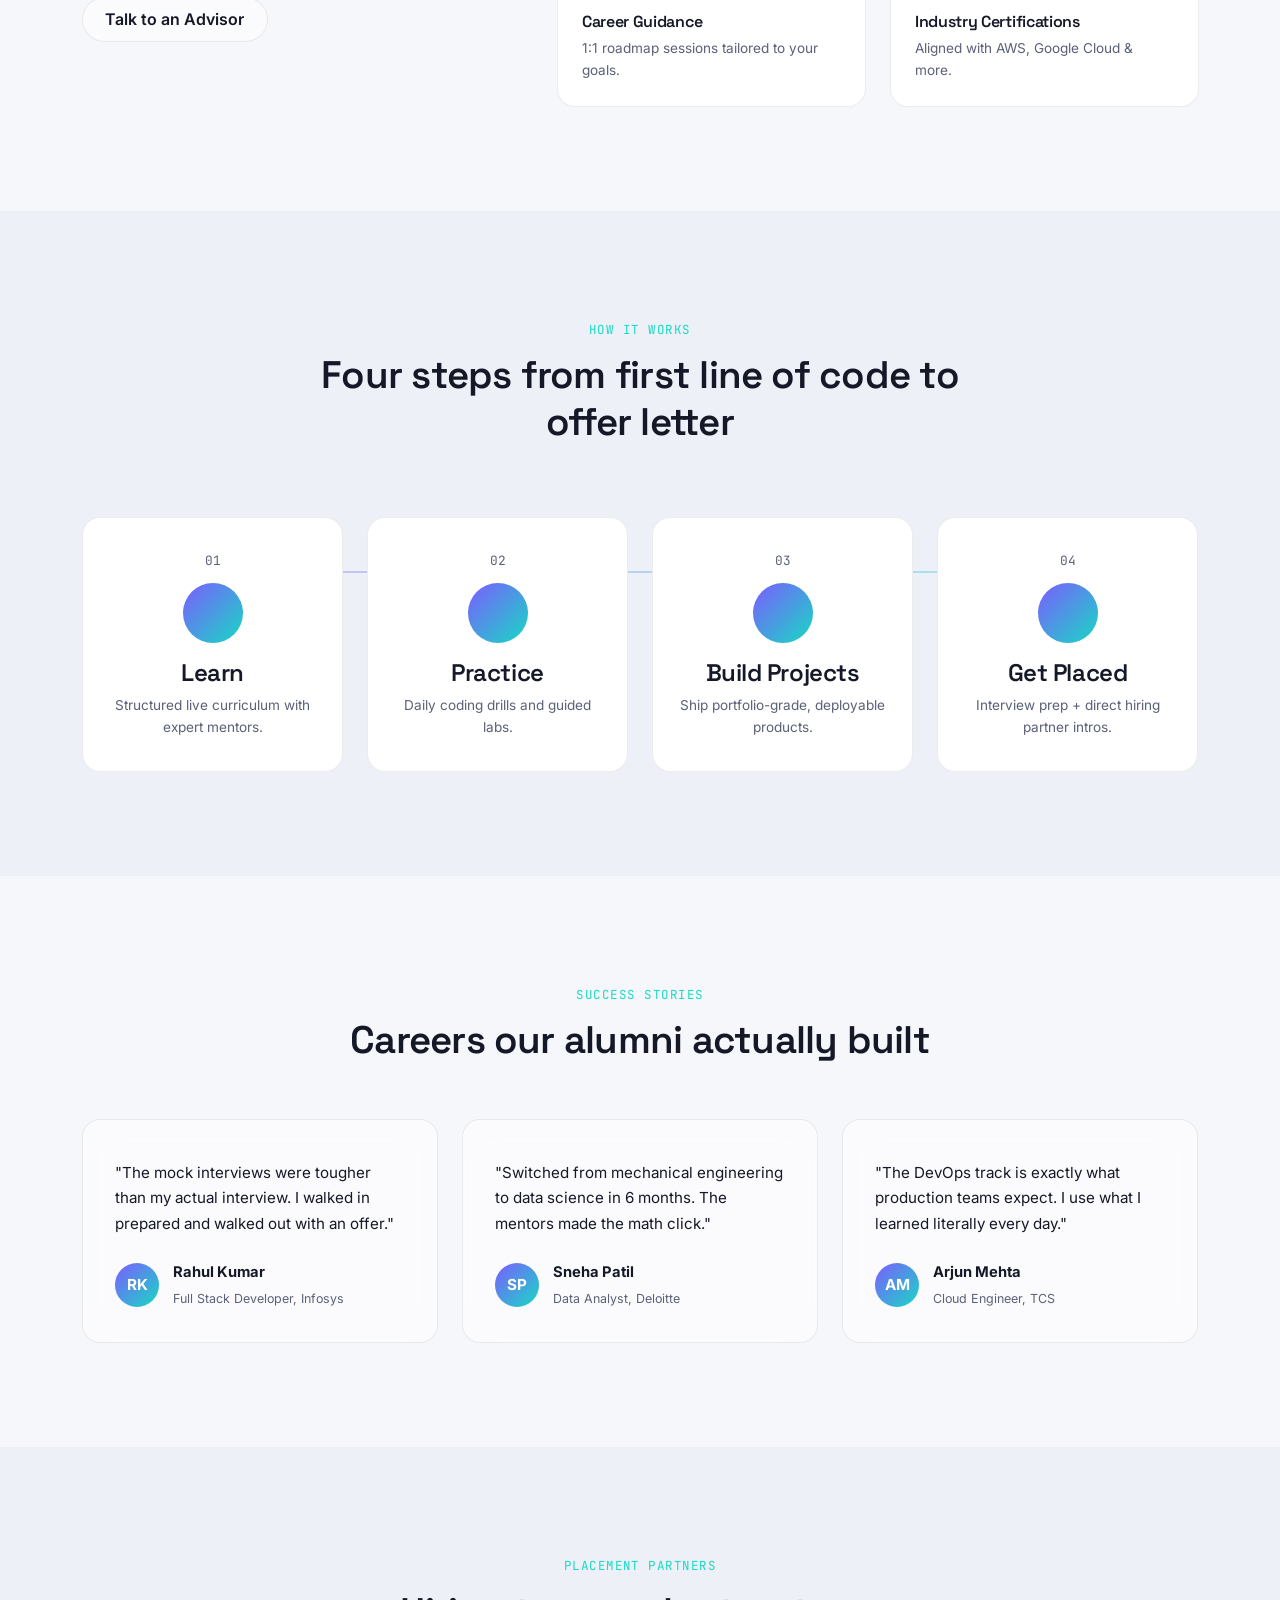
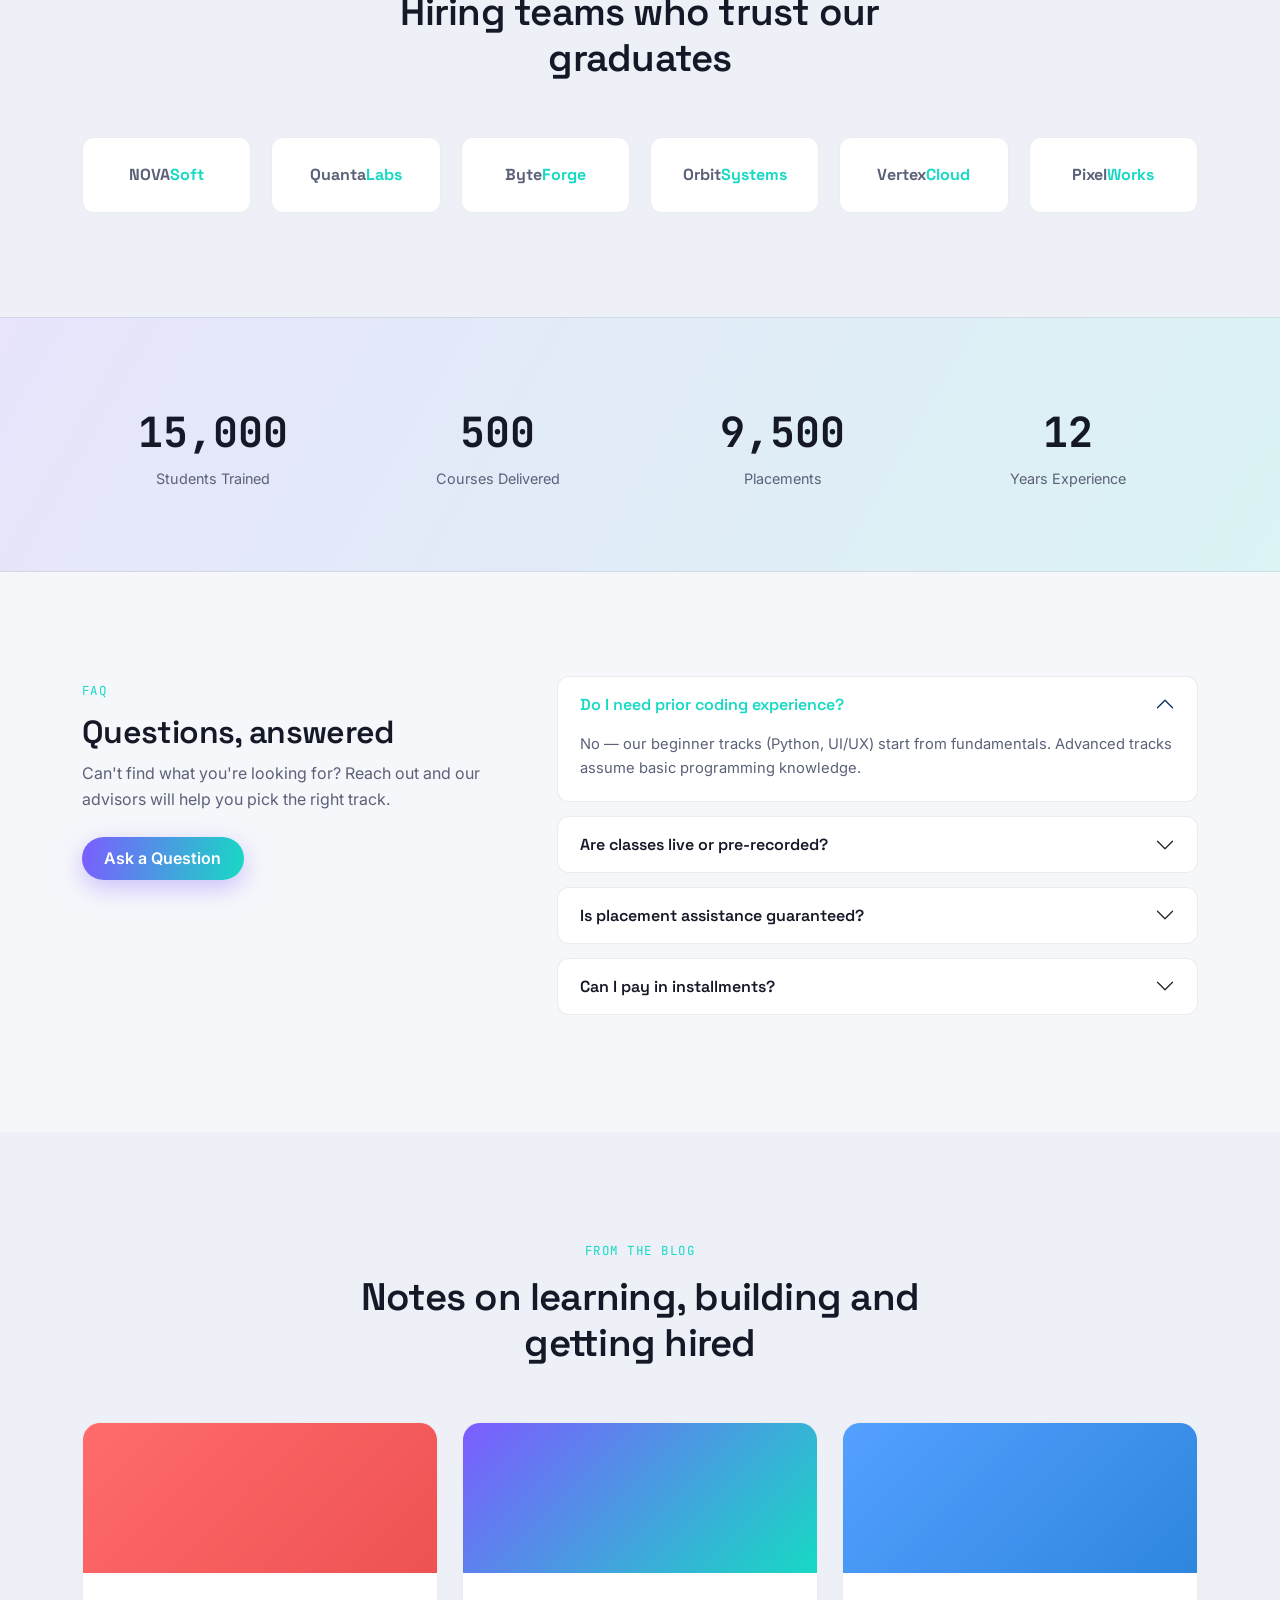
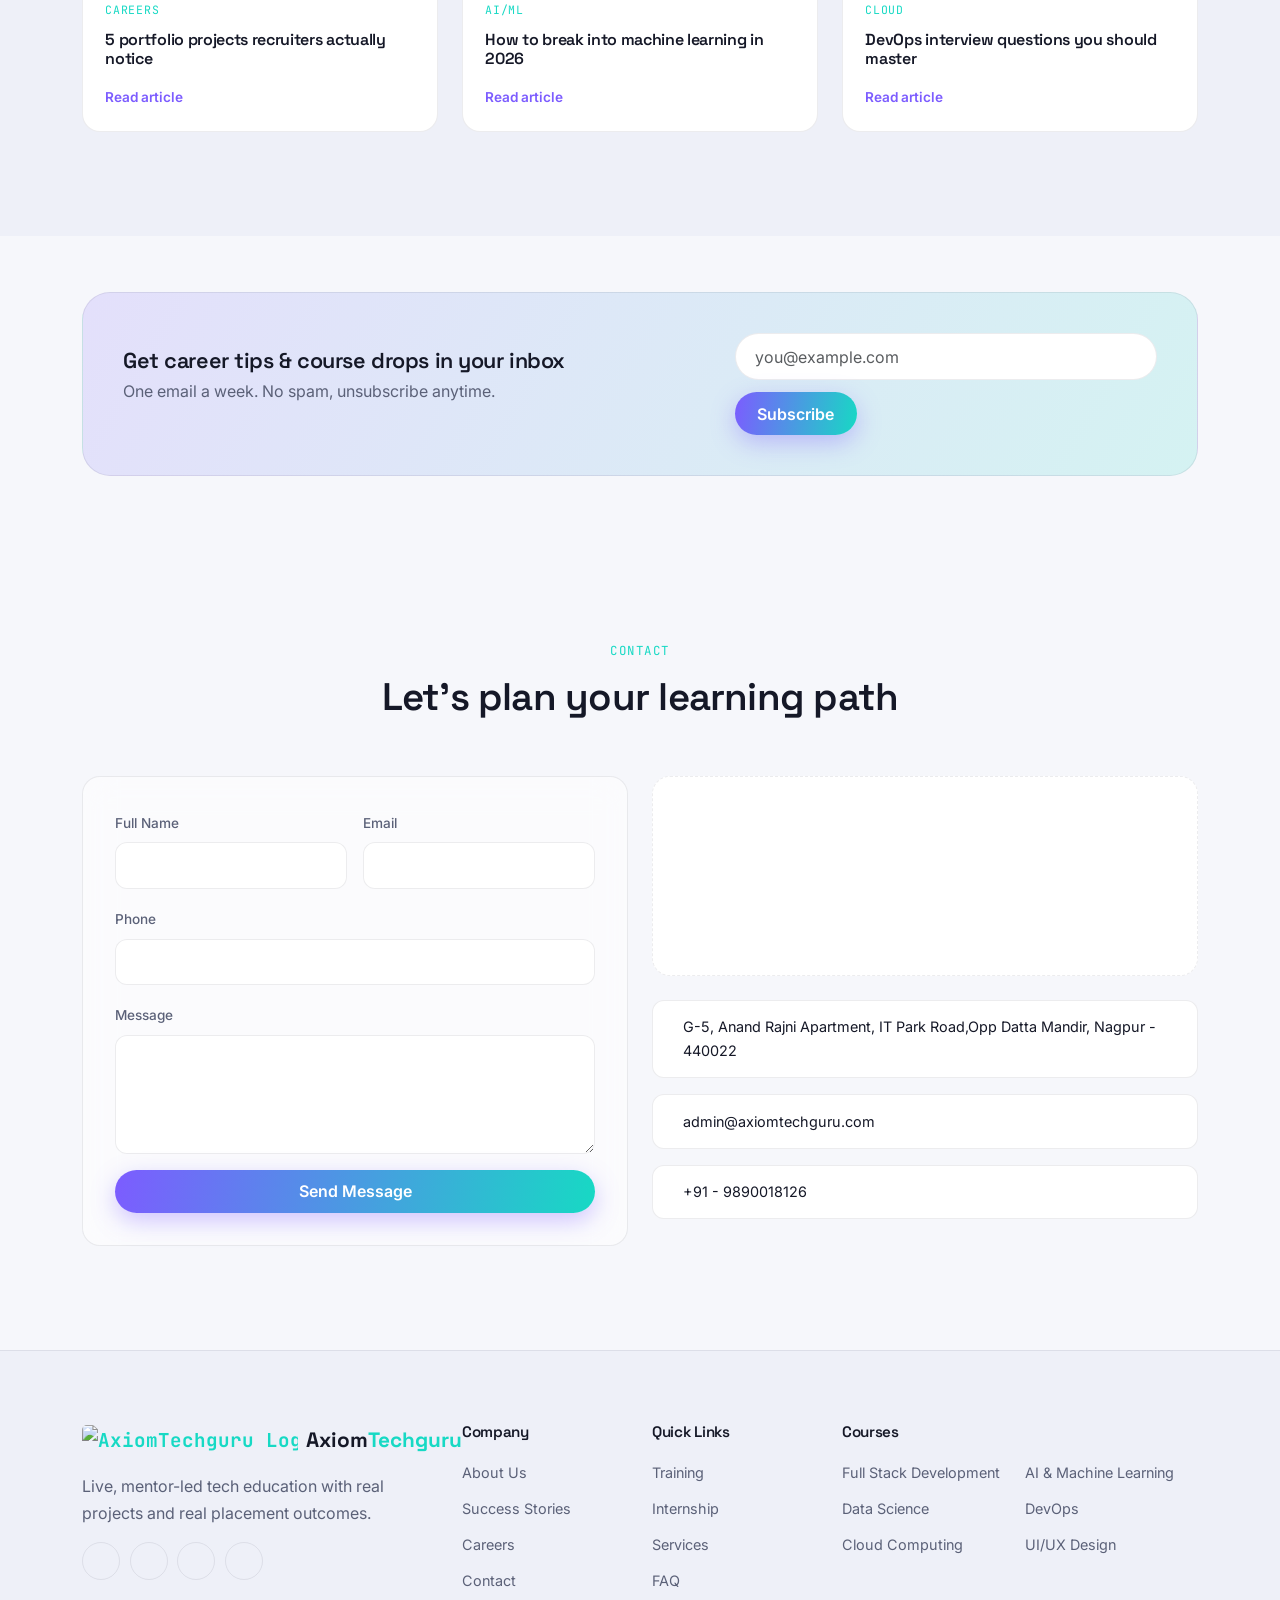
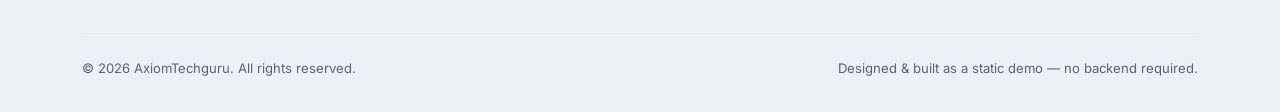
==== commit 383c84e1: "feat: added student authentication and dashboard module" ====
--- a/index.html
+++ b/index.html
@@ -43,7 +43,7 @@
   <nav class="navbar navbar-expand-lg fixed-top cf-navbar" id="mainNavbar">
     <div class="container">
       <a class="navbar-brand cf-brand" href="#home">
-        <span class="cf-brand-mark"><img src="/assets/images/Logo.png" alt="AxiomTechguru Logo" class="cf-logo"></span>
+        <span class="cf-brand-mark"><img src="assets/images/Logo.png" alt="AxiomTechguru Logo" class="cf-logo"></span>
         <span class="cf-brand-text">Axiom<span class="cf-brand-accent">Techguru</span></span>
       </a>
 
--- a/style.css
+++ b/style.css
@@ -0,0 +1,1396 @@
+/* =========================================================
+   CODEFORGE ACADEMY — STYLESHEET
+   Design tokens, base, components, animations, responsive
+   ========================================================= */
+
+/* ---------- 1. DESIGN TOKENS ---------- */
+:root {
+  /* Brand gradient */
+  --cf-violet: #7c5cff;
+  --cf-teal: #17d9c4;
+  --cf-amber: #ffb020;
+  --cf-coral: #ff6b6b;
+
+  /* Dark theme (default) */
+  --cf-bg: #0b0f1a;
+  --cf-bg-alt: #0f1526;
+  --cf-surface: #131a2c;
+  --cf-surface-2: #182238;
+  --cf-border: rgba(255, 255, 255, 0.08);
+  --cf-text: #edf0f7;
+  --cf-text-muted: #9aa4bf;
+  --cf-glass-bg: rgba(255, 255, 255, 0.05);
+  --cf-glass-border: rgba(255, 255, 255, 0.12);
+  --cf-nav-bg: rgba(11, 15, 26, 0.7);
+  --cf-shadow: 0 20px 60px rgba(0, 0, 0, 0.45);
+
+  --cf-font-display: "Space Grotesk", sans-serif;
+  --cf-font-body: "Inter", sans-serif;
+  --cf-font-mono: "JetBrains Mono", monospace;
+
+  --cf-radius-sm: 12px;
+  --cf-radius-md: 18px;
+  --cf-radius-lg: 28px;
+
+  --cf-transition: 0.35s cubic-bezier(0.2, 0.8, 0.2, 1);
+}
+
+[data-theme="light"] {
+  --cf-bg: #f6f7fb;
+  --cf-bg-alt: #eef0f8;
+  --cf-surface: #ffffff;
+  --cf-surface-2: #f1f2fa;
+  --cf-border: rgba(20, 20, 40, 0.08);
+  --cf-text: #151827;
+  --cf-text-muted: #5b6178;
+  --cf-glass-bg: rgba(255, 255, 255, 0.55);
+  --cf-glass-border: rgba(20, 20, 40, 0.08);
+  --cf-nav-bg: rgba(246, 247, 251, 0.75);
+  --cf-shadow: 0 20px 50px rgba(30, 30, 60, 0.12);
+}
+
+/* ---------- 2. BASE ---------- */
+* {
+  box-sizing: border-box;
+}
+html {
+  scroll-behavior: smooth;
+}
+body {
+  background: var(--cf-bg);
+  color: var(--cf-text);
+  font-family: var(--cf-font-body);
+  line-height: 1.65;
+  overflow-x: hidden;
+  transition:
+    background var(--cf-transition),
+    color var(--cf-transition);
+}
+h1,
+h2,
+h3,
+h4,
+h5 {
+  font-family: var(--cf-font-display);
+  font-weight: 600;
+  color: var(--cf-text);
+  letter-spacing: -0.02em;
+}
+p {
+  color: var(--cf-text-muted);
+}
+a {
+  color: inherit;
+  text-decoration: none;
+}
+.cf-muted {
+  color: var(--cf-text-muted);
+}
+code {
+  color: var(--cf-teal);
+}
+
+::selection {
+  background: var(--cf-violet);
+  color: #fff;
+}
+
+:focus-visible {
+  outline: 2px solid var(--cf-teal);
+  outline-offset: 3px;
+  border-radius: 4px;
+}
+
+@media (prefers-reduced-motion: reduce) {
+  * {
+    animation-duration: 0.01ms !important;
+    animation-iteration-count: 1 !important;
+    transition-duration: 0.01ms !important;
+    scroll-behavior: auto !important;
+  }
+}
+
+.cf-text-gradient {
+  background: linear-gradient(100deg, var(--cf-violet), var(--cf-teal));
+  -webkit-background-clip: text;
+  background-clip: text;
+  color: transparent;
+}
+
+.cf-kicker {
+  display: inline-block;
+  font-family: var(--cf-font-mono);
+  font-size: 0.78rem;
+  letter-spacing: 0.12em;
+  text-transform: uppercase;
+  color: var(--cf-teal);
+  margin-bottom: 0.75rem;
+}
+
+.cf-eyebrow {
+  display: inline-flex;
+  align-items: center;
+  padding: 0.4rem 0.9rem;
+  border-radius: 100px;
+  background: var(--cf-glass-bg);
+  border: 1px solid var(--cf-glass-border);
+  font-family: var(--cf-font-mono);
+  font-size: 0.78rem;
+  color: var(--cf-teal);
+  margin-bottom: 1.25rem;
+  backdrop-filter: blur(10px);
+}
+
+.cf-section {
+  padding: 6.5rem 0;
+  position: relative;
+}
+.cf-section-alt {
+  background: var(--cf-bg-alt);
+}
+.cf-section-head {
+  max-width: 640px;
+  margin: 0 auto 3.5rem;
+  text-align: center;
+}
+.cf-section-head h2 {
+  font-size: clamp(1.7rem, 3vw, 2.5rem);
+}
+
+/* ---------- 3. PRELOADER ---------- */
+#preloader {
+  position: fixed;
+  inset: 0;
+  z-index: 2000;
+  background: var(--cf-bg);
+  display: flex;
+  align-items: center;
+  justify-content: center;
+  transition:
+    opacity 0.6s ease,
+    visibility 0.6s ease;
+}
+#preloader.cf-hide {
+  opacity: 0;
+  visibility: hidden;
+}
+.loader-mark {
+  font-family: var(--cf-font-mono);
+  font-size: 2.2rem;
+  font-weight: 700;
+  color: var(--cf-text);
+  display: flex;
+  gap: 2px;
+}
+.loader-mark span {
+  animation: cf-pulse 1s ease-in-out infinite;
+}
+.loader-mark .loader-slash {
+  color: var(--cf-teal);
+  animation-delay: 0.15s;
+}
+.loader-mark span:last-child {
+  animation-delay: 0.3s;
+}
+@keyframes cf-pulse {
+  0%,
+  100% {
+    opacity: 0.3;
+    transform: translateY(0);
+  }
+  50% {
+    opacity: 1;
+    transform: translateY(-6px);
+  }
+}
+
+/* ---------- 4. SCROLL PROGRESS ---------- */
+#scrollProgress {
+  position: fixed;
+  top: 0;
+  left: 0;
+  height: 3px;
+  width: 0%;
+  background: linear-gradient(90deg, var(--cf-violet), var(--cf-teal));
+  z-index: 1100;
+  transition: width 0.1s ease-out;
+}
+
+/* ---------- 5. NAVBAR ---------- */
+.cf-navbar {
+  padding: 1rem 0;
+  background: var(--cf-nav-bg);
+  backdrop-filter: blur(16px);
+  -webkit-backdrop-filter: blur(16px);
+  border-bottom: 1px solid transparent;
+  transition: all var(--cf-transition);
+  z-index: 1050;
+}
+.cf-navbar.cf-scrolled {
+  padding: 0.6rem 0;
+  border-bottom: 1px solid var(--cf-border);
+  box-shadow: 0 10px 30px rgba(0, 0, 0, 0.15);
+}
+.cf-brand {
+  display: flex;
+  align-items: center;
+  gap: 0.5rem;
+  font-family: var(--cf-font-display);
+  font-weight: 700;
+  font-size: 1.3rem;
+  color: var(--cf-text) !important;
+}
+.cf-brand-mark {
+  font-family: var(--cf-font-mono);
+  font-size: 1.2rem;
+  color: var(--cf-teal);
+}
+
+.cf-logo {
+  width: 70px;
+  height: 70px;
+  object-fit: contain;
+  border-radius: 5px;
+}
+
+.cf-brand-accent {
+  color: var(--cf-teal);
+}
+
+.cf-nav-links {
+  gap: 0.35rem;
+}
+.cf-nav-links .nav-link {
+  color: var(--cf-text-muted) !important;
+  font-weight: 500;
+  font-size: 0.95rem;
+  padding: 0.5rem 0.9rem !important;
+  border-radius: 100px;
+  transition: all 0.25s ease;
+  position: relative;
+}
+.cf-nav-links .nav-link:hover {
+  color: var(--cf-text) !important;
+  background: var(--cf-glass-bg);
+}
+.cf-nav-links .nav-link.active {
+  color: var(--cf-text) !important;
+  background: var(--cf-glass-bg);
+}
+
+.cf-theme-toggle {
+  position: relative;
+  width: 42px;
+  height: 42px;
+  border-radius: 50%;
+  border: 1px solid var(--cf-border);
+  background: var(--cf-glass-bg);
+  color: var(--cf-text);
+  display: flex;
+  align-items: center;
+  justify-content: center;
+  cursor: pointer;
+  transition: all var(--cf-transition);
+}
+.cf-theme-toggle i {
+  position: absolute;
+  transition: all 0.4s ease;
+  font-size: 1rem;
+}
+#themeIconSun {
+  opacity: 0;
+  transform: rotate(90deg) scale(0.5);
+  color: var(--cf-amber);
+}
+#themeIconMoon {
+  opacity: 1;
+  transform: rotate(0) scale(1);
+  color: var(--cf-violet);
+}
+[data-theme="light"] #themeIconSun {
+  opacity: 1;
+  transform: rotate(0) scale(1);
+}
+[data-theme="light"] #themeIconMoon {
+  opacity: 0;
+  transform: rotate(-90deg) scale(0.5);
+}
+
+.cf-btn-ghost {
+  color: var(--cf-text) !important;
+  font-weight: 500;
+  border: 1px solid transparent;
+  padding: 0.5rem 1.1rem;
+  border-radius: 100px;
+}
+.cf-btn-ghost:hover {
+  background: var(--cf-glass-bg);
+}
+
+.cf-btn-gradient {
+  background: linear-gradient(100deg, var(--cf-violet), var(--cf-teal));
+  color: #fff !important;
+  font-weight: 600;
+  border: none;
+  padding: 0.6rem 1.4rem;
+  border-radius: 100px;
+  position: relative;
+  overflow: hidden;
+  box-shadow: 0 8px 24px rgba(124, 92, 255, 0.35);
+  transition:
+    transform var(--cf-transition),
+    box-shadow var(--cf-transition);
+}
+.cf-btn-gradient:hover {
+  transform: translateY(-2px);
+  box-shadow: 0 12px 32px rgba(23, 217, 196, 0.35);
+  color: #fff;
+}
+
+.cf-btn-outline {
+  border: 1px solid var(--cf-glass-border);
+  color: var(--cf-text) !important;
+  font-weight: 600;
+  border-radius: 100px;
+  padding: 0.6rem 1.4rem;
+  background: var(--cf-glass-bg);
+  backdrop-filter: blur(10px);
+  transition: all var(--cf-transition);
+}
+.cf-btn-outline:hover {
+  border-color: var(--cf-teal);
+  color: var(--cf-teal) !important;
+  transform: translateY(-2px);
+}
+
+/* Ripple effect */
+.cf-ripple {
+  position: absolute;
+  border-radius: 50%;
+  background: rgba(255, 255, 255, 0.5);
+  transform: scale(0);
+  animation: cf-ripple-anim 0.6s ease-out;
+  pointer-events: none;
+}
+@keyframes cf-ripple-anim {
+  to {
+    transform: scale(3);
+    opacity: 0;
+  }
+}
+
+.cf-user-btn {
+  display: flex;
+  align-items: center;
+  gap: 0.5rem;
+  background: var(--cf-glass-bg);
+  border: 1px solid var(--cf-border);
+  border-radius: 100px;
+  padding: 0.35rem 0.9rem 0.35rem 0.35rem;
+  color: var(--cf-text);
+}
+.cf-avatar {
+  width: 32px;
+  height: 32px;
+  border-radius: 50%;
+  background: linear-gradient(135deg, var(--cf-violet), var(--cf-teal));
+  display: flex;
+  align-items: center;
+  justify-content: center;
+  font-weight: 700;
+  color: #fff;
+  font-size: 0.85rem;
+}
+.cf-avatar-lg {
+  width: 44px;
+  height: 44px;
+  border-radius: 50%;
+  background: linear-gradient(135deg, var(--cf-violet), var(--cf-teal));
+  display: flex;
+  align-items: center;
+  justify-content: center;
+  font-weight: 700;
+  color: #fff;
+  font-size: 0.95rem;
+  flex-shrink: 0;
+}
+.cf-dropdown {
+  background: var(--cf-surface);
+  border: 1px solid var(--cf-border);
+  border-radius: var(--cf-radius-sm);
+  padding: 0.5rem;
+}
+.cf-dropdown .dropdown-item {
+  color: var(--cf-text);
+  border-radius: 8px;
+  padding: 0.5rem 0.75rem;
+}
+.cf-dropdown .dropdown-item:hover {
+  background: var(--cf-glass-bg);
+}
+
+/* ---------- 6. HERO ---------- */
+.cf-hero {
+  position: relative;
+  padding: 9.5rem 0 6rem;
+  overflow: hidden;
+  min-height: 92vh;
+  display: flex;
+  align-items: center;
+}
+.cf-hero-bg {
+  position: absolute;
+  inset: 0;
+  z-index: 0;
+}
+.cf-blob {
+  position: absolute;
+  border-radius: 50%;
+  filter: blur(90px);
+  opacity: 0.35;
+  animation: cf-float-blob 12s ease-in-out infinite;
+}
+.cf-blob-1 {
+  width: 520px;
+  height: 520px;
+  background: var(--cf-violet);
+  top: -10%;
+  right: -10%;
+}
+.cf-blob-2 {
+  width: 420px;
+  height: 420px;
+  background: var(--cf-teal);
+  bottom: -15%;
+  left: -8%;
+  animation-delay: -6s;
+}
+@keyframes cf-float-blob {
+  0%,
+  100% {
+    transform: translate(0, 0) scale(1);
+  }
+  50% {
+    transform: translate(30px, -30px) scale(1.08);
+  }
+}
+.cf-grid-overlay {
+  position: absolute;
+  inset: 0;
+  background-image:
+    linear-gradient(var(--cf-border) 1px, transparent 1px),
+    linear-gradient(90deg, var(--cf-border) 1px, transparent 1px);
+  background-size: 48px 48px;
+  mask-image: radial-gradient(
+    ellipse 80% 60% at 50% 20%,
+    #000 40%,
+    transparent 100%
+  );
+  opacity: 0.5;
+}
+.cf-hero .container {
+  position: relative;
+  z-index: 1;
+}
+
+.cf-hero-title {
+  font-size: clamp(2.2rem, 4.5vw, 3.6rem);
+  line-height: 1.12;
+  margin-bottom: 1.25rem;
+}
+.cf-hero-sub {
+  font-size: 1.1rem;
+  max-width: 560px;
+  margin-bottom: 2rem;
+}
+.cf-hero-ctas {
+  margin-bottom: 3rem;
+}
+.cf-hero-ctas .btn {
+  display: inline-flex;
+  align-items: center;
+  gap: 0.5rem;
+}
+
+.cf-hero-stats {
+  max-width: 520px;
+}
+.cf-stat-num {
+  font-family: var(--cf-font-mono);
+  font-size: 1.7rem;
+  font-weight: 700;
+  background: linear-gradient(100deg, var(--cf-violet), var(--cf-teal));
+  -webkit-background-clip: text;
+  background-clip: text;
+  color: transparent;
+}
+.cf-stat-label {
+  font-size: 0.85rem;
+  color: var(--cf-text-muted);
+}
+
+/* Terminal signature element */
+.cf-hero-visual {
+  position: relative;
+  padding: 2rem;
+}
+.cf-terminal {
+  background: var(--cf-surface);
+  border: 1px solid var(--cf-border);
+  border-radius: var(--cf-radius-md);
+  box-shadow: var(--cf-shadow);
+  overflow: hidden;
+  transform: perspective(1000px) rotateY(-6deg) rotateX(2deg);
+  transition: transform var(--cf-transition);
+}
+.cf-hero-visual:hover .cf-terminal {
+  transform: perspective(1000px) rotateY(-2deg) rotateX(0deg);
+}
+.cf-terminal-bar {
+  display: flex;
+  align-items: center;
+  gap: 0.4rem;
+  padding: 0.85rem 1rem;
+  background: var(--cf-surface-2);
+  border-bottom: 1px solid var(--cf-border);
+}
+.cf-dot {
+  width: 11px;
+  height: 11px;
+  border-radius: 50%;
+}
+.cf-dot-r {
+  background: #ff5f57;
+}
+.cf-dot-y {
+  background: #febc2e;
+}
+.cf-dot-g {
+  background: #28c840;
+}
+.cf-terminal-title {
+  margin-left: 0.75rem;
+  font-family: var(--cf-font-mono);
+  font-size: 0.8rem;
+  color: var(--cf-text-muted);
+}
+.cf-terminal-body {
+  padding: 1.75rem 1.5rem;
+  min-height: 180px;
+  font-family: var(--cf-font-mono);
+  font-size: 0.95rem;
+}
+.cf-line {
+  margin-bottom: 0.6rem;
+  color: var(--cf-text);
+}
+.cf-line.cf-dim {
+  color: var(--cf-text-muted);
+  font-size: 0.85rem;
+}
+.cf-prompt {
+  color: var(--cf-teal);
+}
+.cf-caret {
+  display: inline-block;
+  color: var(--cf-violet);
+  animation: cf-blink 1s step-start infinite;
+}
+@keyframes cf-blink {
+  50% {
+    opacity: 0;
+  }
+}
+
+.cf-float-card {
+  position: absolute;
+  display: flex;
+  align-items: center;
+  gap: 0.75rem;
+  background: var(--cf-glass-bg);
+  border: 1px solid var(--cf-glass-border);
+  backdrop-filter: blur(14px);
+  -webkit-backdrop-filter: blur(14px);
+  border-radius: var(--cf-radius-sm);
+  padding: 0.75rem 1rem;
+  box-shadow: var(--cf-shadow);
+  font-size: 0.82rem;
+  animation: cf-floaty 5s ease-in-out infinite;
+}
+.cf-float-card i {
+  font-size: 1.3rem;
+  background: linear-gradient(135deg, var(--cf-violet), var(--cf-teal));
+  -webkit-background-clip: text;
+  background-clip: text;
+  color: transparent;
+}
+.cf-float-card strong {
+  display: block;
+  color: var(--cf-text);
+  font-size: 0.85rem;
+}
+.cf-float-card span {
+  color: var(--cf-text-muted);
+  font-size: 0.75rem;
+}
+.cf-float-1 {
+  top: -1rem;
+  left: -1rem;
+  animation-delay: 0s;
+}
+.cf-float-2 {
+  bottom: 2.5rem;
+  right: -2rem;
+  animation-delay: -1.5s;
+}
+.cf-float-3 {
+  bottom: -1.5rem;
+  left: 2rem;
+  animation-delay: -3s;
+}
+@keyframes cf-floaty {
+  0%,
+  100% {
+    transform: translateY(0);
+  }
+  50% {
+    transform: translateY(-12px);
+  }
+}
+
+.cf-scroll-cue {
+  position: absolute;
+  bottom: 1.75rem;
+  left: 50%;
+  transform: translateX(-50%);
+  color: var(--cf-text-muted);
+  font-size: 1.4rem;
+  animation: cf-bounce 2s ease-in-out infinite;
+  z-index: 1;
+}
+@keyframes cf-bounce {
+  0%,
+  100% {
+    transform: translate(-50%, 0);
+  }
+  50% {
+    transform: translate(-50%, 8px);
+  }
+}
+
+/* ---------- 7. FEATURE CARDS ---------- */
+.cf-feature-card {
+  background: var(--cf-surface);
+  border: 1px solid var(--cf-border);
+  border-radius: var(--cf-radius-md);
+  padding: 2rem;
+  height: 100%;
+  transition:
+    transform var(--cf-transition),
+    box-shadow var(--cf-transition),
+    border-color var(--cf-transition);
+}
+.cf-feature-card:hover {
+  transform: translateY(-8px);
+  box-shadow: var(--cf-shadow);
+  border-color: var(--cf-violet);
+}
+.cf-feature-icon {
+  width: 56px;
+  height: 56px;
+  border-radius: 16px;
+  display: flex;
+  align-items: center;
+  justify-content: center;
+  background: linear-gradient(
+    135deg,
+    rgba(124, 92, 255, 0.18),
+    rgba(23, 217, 196, 0.18)
+  );
+  color: var(--cf-teal);
+  font-size: 1.5rem;
+  margin-bottom: 1.25rem;
+  transition: transform var(--cf-transition);
+}
+.cf-feature-card:hover .cf-feature-icon {
+  transform: rotate(-8deg) scale(1.08);
+}
+.cf-feature-card h3 {
+  font-size: 1.15rem;
+  margin-bottom: 0.5rem;
+}
+.cf-feature-card p {
+  font-size: 0.92rem;
+  margin: 0;
+}
+
+/* ---------- 8. COURSE CARDS ---------- */
+.cf-course-card {
+  background: var(--cf-surface);
+  border: 1px solid var(--cf-border);
+  border-radius: var(--cf-radius-md);
+  overflow: hidden;
+  height: 100%;
+  transition:
+    transform var(--cf-transition),
+    box-shadow var(--cf-transition);
+}
+.cf-course-card:hover {
+  transform: translateY(-6px);
+  box-shadow: var(--cf-shadow);
+}
+.cf-course-thumb {
+  height: 140px;
+  display: flex;
+  align-items: center;
+  justify-content: center;
+  font-size: 2.4rem;
+  color: #fff;
+}
+.cf-thumb-1 {
+  background: linear-gradient(135deg, #7c5cff, #4834d4);
+}
+.cf-thumb-2 {
+  background: linear-gradient(135deg, #ff6b6b, #ee5253);
+}
+.cf-thumb-3 {
+  background: linear-gradient(135deg, #17d9c4, #0fa98f);
+}
+.cf-thumb-4 {
+  background: linear-gradient(135deg, #ffb020, #f0932b);
+}
+.cf-thumb-5 {
+  background: linear-gradient(135deg, #7c5cff, #17d9c4);
+}
+.cf-thumb-6 {
+  background: linear-gradient(135deg, #5b6178, #2f3542);
+}
+.cf-thumb-7 {
+  background: linear-gradient(135deg, #54a0ff, #2e86de);
+}
+.cf-thumb-8 {
+  background: linear-gradient(135deg, #ff9ff3, #f368e0);
+}
+.cf-course-body {
+  padding: 1.4rem;
+}
+.cf-course-meta {
+  display: flex;
+  justify-content: space-between;
+  align-items: center;
+  font-size: 0.78rem;
+  color: var(--cf-text-muted);
+  margin-bottom: 0.6rem;
+}
+.cf-badge-level {
+  background: var(--cf-glass-bg);
+  border: 1px solid var(--cf-border);
+  padding: 0.15rem 0.6rem;
+  border-radius: 100px;
+  font-family: var(--cf-font-mono);
+}
+.cf-course-card h3 {
+  font-size: 1.05rem;
+  margin-bottom: 0.5rem;
+}
+.cf-rating {
+  font-size: 0.8rem;
+  color: var(--cf-amber);
+  margin-bottom: 0.9rem;
+}
+.cf-rating span {
+  color: var(--cf-text-muted);
+  margin-left: 0.25rem;
+  font-family: var(--cf-font-mono);
+}
+.cf-course-foot {
+  display: flex;
+  align-items: center;
+  justify-content: space-between;
+}
+.cf-price {
+  font-family: var(--cf-font-mono);
+  font-weight: 700;
+  color: var(--cf-text);
+}
+
+/* ---------- 9. WHY CHOOSE US ---------- */
+.cf-why-card {
+  background: var(--cf-surface);
+  border: 1px solid var(--cf-border);
+  border-radius: var(--cf-radius-md);
+  padding: 1.5rem;
+  height: 100%;
+  transition: all var(--cf-transition);
+}
+.cf-why-card:hover {
+  border-color: var(--cf-teal);
+  transform: translateY(-4px);
+}
+.cf-why-card i {
+  font-size: 1.4rem;
+  color: var(--cf-violet);
+  margin-bottom: 0.75rem;
+  display: block;
+}
+.cf-why-card h4 {
+  font-size: 1rem;
+  margin-bottom: 0.35rem;
+}
+.cf-why-card p {
+  font-size: 0.85rem;
+  margin: 0;
+}
+
+/* ---------- 10. PROCESS ---------- */
+.cf-process {
+  position: relative;
+  padding-top: 1rem;
+}
+.cf-process-line {
+  position: absolute;
+  top: 4.4rem;
+  left: 12%;
+  right: 12%;
+  height: 2px;
+  background: linear-gradient(90deg, var(--cf-violet), var(--cf-teal));
+  opacity: 0.35;
+  display: none;
+}
+@media (min-width: 768px) {
+  .cf-process-line {
+    display: block;
+  }
+}
+.cf-process-step {
+  text-align: center;
+  background: var(--cf-surface);
+  border: 1px solid var(--cf-border);
+  border-radius: var(--cf-radius-md);
+  padding: 2rem 1.25rem;
+  position: relative;
+  height: 100%;
+  transition: transform var(--cf-transition);
+}
+.cf-process-step:hover {
+  transform: translateY(-6px);
+}
+.cf-process-num {
+  font-family: var(--cf-font-mono);
+  font-size: 0.8rem;
+  color: var(--cf-text-muted);
+  margin-bottom: 0.75rem;
+}
+.cf-process-step i {
+  font-size: 1.6rem;
+  width: 60px;
+  height: 60px;
+  border-radius: 50%;
+  display: flex;
+  align-items: center;
+  justify-content: center;
+  margin: 0 auto 1rem;
+  background: linear-gradient(135deg, var(--cf-violet), var(--cf-teal));
+  color: #fff;
+}
+.cf-process-step h4 {
+  margin-bottom: 0.4rem;
+}
+.cf-process-step p {
+  font-size: 0.85rem;
+  margin: 0;
+}
+
+/* ---------- 11. GLASS / TESTIMONIALS ---------- */
+.cf-glass-card {
+  background: var(--cf-glass-bg);
+  border: 1px solid var(--cf-glass-border);
+  backdrop-filter: blur(16px);
+  -webkit-backdrop-filter: blur(16px);
+  border-radius: var(--cf-radius-md);
+  padding: 2rem;
+}
+.cf-testimonial {
+  height: 100%;
+  transition: transform var(--cf-transition);
+}
+.cf-testimonial:hover {
+  transform: translateY(-6px);
+}
+.cf-testimonial p {
+  color: var(--cf-text);
+  font-size: 0.95rem;
+  margin-bottom: 1.5rem;
+}
+.cf-testimonial-person {
+  display: flex;
+  align-items: center;
+  gap: 0.85rem;
+}
+.cf-testimonial-person strong {
+  display: block;
+  font-size: 0.92rem;
+}
+.cf-testimonial-person span {
+  font-size: 0.78rem;
+  color: var(--cf-text-muted);
+}
+
+/* ---------- 12. PARTNERS ---------- */
+.cf-partners-grid {
+  display: grid;
+  grid-template-columns: repeat(2, 1fr);
+  gap: 1.25rem;
+}
+@media (min-width: 768px) {
+  .cf-partners-grid {
+    grid-template-columns: repeat(3, 1fr);
+  }
+}
+@media (min-width: 992px) {
+  .cf-partners-grid {
+    grid-template-columns: repeat(6, 1fr);
+  }
+}
+.cf-partner-logo {
+  background: var(--cf-surface);
+  border: 1px solid var(--cf-border);
+  border-radius: var(--cf-radius-sm);
+  padding: 1.5rem 1rem;
+  text-align: center;
+  font-family: var(--cf-font-display);
+  font-weight: 700;
+  color: var(--cf-text-muted);
+  transition: all var(--cf-transition);
+}
+.cf-partner-logo span {
+  color: var(--cf-teal);
+}
+.cf-partner-logo:hover {
+  color: var(--cf-text);
+  border-color: var(--cf-teal);
+  transform: translateY(-4px);
+}
+
+/* ---------- 13. COUNTER SECTION ---------- */
+.cf-counter-section {
+  padding: 5rem 0;
+  background: linear-gradient(
+    120deg,
+    rgba(124, 92, 255, 0.12),
+    rgba(23, 217, 196, 0.12)
+  );
+  border-top: 1px solid var(--cf-border);
+  border-bottom: 1px solid var(--cf-border);
+}
+.cf-counter-num {
+  font-family: var(--cf-font-mono);
+  font-size: clamp(1.8rem, 4vw, 2.6rem);
+  font-weight: 700;
+  color: var(--cf-text);
+}
+.cf-counter-label {
+  color: var(--cf-text-muted);
+  font-size: 0.9rem;
+}
+
+/* ---------- 14. FAQ / ACCORDION ---------- */
+.cf-accordion .accordion-item {
+  background: var(--cf-surface);
+  border: 1px solid var(--cf-border);
+  border-radius: var(--cf-radius-sm) !important;
+  margin-bottom: 0.85rem;
+  overflow: hidden;
+}
+.cf-accordion .accordion-button {
+  background: transparent;
+  color: var(--cf-text);
+  font-weight: 600;
+  box-shadow: none !important;
+  padding: 1.1rem 1.4rem;
+}
+.cf-accordion .accordion-button:not(.collapsed) {
+  color: var(--cf-teal);
+}
+.cf-accordion .accordion-button::after {
+  filter: invert(0.5);
+}
+[data-theme="light"] .cf-accordion .accordion-button::after {
+  filter: none;
+}
+.cf-accordion .accordion-body {
+  color: var(--cf-text-muted);
+  padding: 0 1.4rem 1.3rem;
+  font-size: 0.92rem;
+}
+
+/* ---------- 15. BLOG ---------- */
+.cf-blog-card {
+  background: var(--cf-surface);
+  border: 1px solid var(--cf-border);
+  border-radius: var(--cf-radius-md);
+  overflow: hidden;
+  height: 100%;
+  transition:
+    transform var(--cf-transition),
+    box-shadow var(--cf-transition);
+}
+.cf-blog-card:hover {
+  transform: translateY(-6px);
+  box-shadow: var(--cf-shadow);
+}
+.cf-blog-thumb {
+  height: 150px;
+  display: flex;
+  align-items: center;
+  justify-content: center;
+  font-size: 2.2rem;
+  color: #fff;
+}
+.cf-blog-body {
+  padding: 1.4rem;
+}
+.cf-blog-tag {
+  font-family: var(--cf-font-mono);
+  font-size: 0.72rem;
+  color: var(--cf-teal);
+  text-transform: uppercase;
+  letter-spacing: 0.06em;
+}
+.cf-blog-body h4 {
+  font-size: 1rem;
+  margin: 0.5rem 0 0.9rem;
+}
+.cf-blog-link {
+  font-size: 0.85rem;
+  font-weight: 600;
+  color: var(--cf-violet);
+  display: inline-flex;
+  align-items: center;
+  gap: 0.35rem;
+}
+.cf-blog-link:hover {
+  color: var(--cf-teal);
+}
+
+/* ---------- 16. NEWSLETTER ---------- */
+.cf-newsletter {
+  padding: 3.5rem 0;
+}
+.cf-newsletter-card {
+  background: linear-gradient(
+    120deg,
+    rgba(124, 92, 255, 0.15),
+    rgba(23, 217, 196, 0.15)
+  );
+  border: 1px solid var(--cf-border);
+  border-radius: var(--cf-radius-lg);
+  padding: 2.5rem;
+  display: flex;
+  flex-wrap: wrap;
+  gap: 1.5rem;
+  align-items: center;
+  justify-content: space-between;
+}
+.cf-newsletter-card h3 {
+  font-size: 1.35rem;
+  margin-bottom: 0.25rem;
+}
+.cf-newsletter-form {
+  display: flex;
+  gap: 0.75rem;
+  flex-wrap: wrap;
+}
+.cf-newsletter-form input {
+  min-width: 240px;
+  background: var(--cf-surface);
+  border: 1px solid var(--cf-border);
+  color: var(--cf-text);
+  border-radius: 100px;
+  padding: 0.65rem 1.2rem;
+}
+.cf-newsletter-form input:focus {
+  box-shadow: none;
+  border-color: var(--cf-teal);
+  background: var(--cf-surface);
+  color: var(--cf-text);
+}
+
+/* ---------- 17. CONTACT ---------- */
+.cf-contact-form label {
+  color: var(--cf-text-muted);
+  font-size: 0.85rem;
+  font-weight: 500;
+}
+.cf-contact-form .form-control {
+  background: var(--cf-surface);
+  border: 1px solid var(--cf-border);
+  color: var(--cf-text);
+  border-radius: var(--cf-radius-sm);
+  padding: 0.65rem 1rem;
+}
+.cf-contact-form .form-control:focus {
+  box-shadow: 0 0 0 3px rgba(23, 217, 196, 0.15);
+  border-color: var(--cf-teal);
+  background: var(--cf-surface);
+  color: var(--cf-text);
+}
+
+.cf-map-placeholder {
+  height: 200px;
+  border-radius: var(--cf-radius-md);
+  border: 1px dashed var(--cf-border);
+  background: var(--cf-surface);
+  display: flex;
+  flex-direction: column;
+  align-items: center;
+  justify-content: center;
+  gap: 0.5rem;
+  color: var(--cf-text-muted);
+  margin-bottom: 1.5rem;
+}
+.cf-map-placeholder i {
+  font-size: 2rem;
+  color: var(--cf-violet);
+}
+.cf-contact-info {
+  display: flex;
+  flex-direction: column;
+  gap: 1rem;
+}
+.cf-contact-item {
+  display: flex;
+  align-items: center;
+  gap: 0.75rem;
+  background: var(--cf-surface);
+  border: 1px solid var(--cf-border);
+  border-radius: var(--cf-radius-sm);
+  padding: 0.9rem 1.1rem;
+  font-size: 0.9rem;
+}
+.cf-contact-item i {
+  color: var(--cf-teal);
+  font-size: 1.1rem;
+}
+
+/* ---------- 18. FOOTER ---------- */
+.cf-footer {
+  background: var(--cf-bg-alt);
+  border-top: 1px solid var(--cf-border);
+  padding: 4.5rem 0 2rem;
+}
+.cf-footer h5 {
+  font-size: 0.95rem;
+  margin-bottom: 1.1rem;
+}
+.cf-footer-links {
+  list-style: none;
+  padding: 0;
+  margin: 0;
+  display: flex;
+  flex-direction: column;
+  gap: 0.6rem;
+}
+.cf-footer-links-2col {
+  display: grid;
+  grid-template-columns: 1fr 1fr;
+}
+.cf-footer-links a {
+  color: var(--cf-text-muted);
+  font-size: 0.9rem;
+  transition: color 0.2s ease;
+}
+.cf-footer-links a:hover {
+  color: var(--cf-teal);
+}
+.cf-social-icons {
+  display: flex;
+  gap: 0.6rem;
+}
+.cf-social-icons a {
+  width: 38px;
+  height: 38px;
+  border-radius: 50%;
+  border: 1px solid var(--cf-border);
+  display: flex;
+  align-items: center;
+  justify-content: center;
+  color: var(--cf-text-muted);
+  transition: all 0.25s ease;
+}
+.cf-social-icons a:hover {
+  background: linear-gradient(135deg, var(--cf-violet), var(--cf-teal));
+  color: #fff;
+  border-color: transparent;
+  transform: translateY(-3px);
+}
+.cf-footer-divider {
+  border-color: var(--cf-border);
+  margin: 2.5rem 0 1.5rem;
+}
+.cf-footer-bottom {
+  display: flex;
+  flex-wrap: wrap;
+  justify-content: space-between;
+  gap: 0.5rem;
+  font-size: 0.82rem;
+  color: var(--cf-text-muted);
+}
+
+/* ---------- 19. BACK TO TOP ---------- */
+#backToTop {
+  position: fixed;
+  bottom: 2rem;
+  right: 2rem;
+  width: 48px;
+  height: 48px;
+  border-radius: 50%;
+  background: linear-gradient(135deg, var(--cf-violet), var(--cf-teal));
+  color: #fff;
+  border: none;
+  display: flex;
+  align-items: center;
+  justify-content: center;
+  font-size: 1.1rem;
+  box-shadow: var(--cf-shadow);
+  opacity: 0;
+  visibility: hidden;
+  transform: translateY(20px);
+  transition: all var(--cf-transition);
+  z-index: 900;
+  cursor: pointer;
+}
+#backToTop.cf-show {
+  opacity: 1;
+  visibility: visible;
+  transform: translateY(0);
+}
+#backToTop:hover {
+  transform: translateY(-4px);
+}
+
+/* ---------- 20. LOGIN MODAL ---------- */
+.cf-modal {
+  background: var(--cf-surface);
+  border: 1px solid var(--cf-border);
+  border-radius: var(--cf-radius-lg);
+  color: var(--cf-text);
+}
+.cf-modal .form-label {
+  font-size: 0.85rem;
+  color: var(--cf-text-muted);
+}
+.cf-modal .form-control {
+  background: var(--cf-surface-2);
+  border: 1px solid var(--cf-border);
+  color: var(--cf-text);
+  border-radius: var(--cf-radius-sm);
+  padding: 0.65rem 1rem;
+}
+.cf-modal .form-control:focus {
+  box-shadow: 0 0 0 3px rgba(23, 217, 196, 0.15);
+  border-color: var(--cf-teal);
+  background: var(--cf-surface-2);
+  color: var(--cf-text);
+}
+.cf-demo-hint {
+  font-size: 0.8rem;
+  background: var(--cf-glass-bg);
+  border: 1px solid var(--cf-glass-border);
+  border-radius: var(--cf-radius-sm);
+  padding: 0.75rem 1rem;
+  color: var(--cf-text-muted);
+}
+.btn-close {
+  filter: invert(0.6);
+}
+[data-theme="light"] .btn-close {
+  filter: none;
+}
+
+/* ---------- 21. TOASTS ---------- */
+.cf-toast {
+  background: var(--cf-surface);
+  border: 1px solid var(--cf-border);
+  border-radius: var(--cf-radius-sm);
+  color: var(--cf-text);
+  box-shadow: var(--cf-shadow);
+}
+.cf-toast .toast-header {
+  background: transparent;
+  color: var(--cf-text);
+  border-bottom: 1px solid var(--cf-border);
+}
+
+/* ---------- 22. SCROLL REVEAL ---------- */
+.cf-reveal {
+  opacity: 1;
+  transform: none;
+  transition: none;
+}
+.cf-reveal[data-reveal="fade-up"] {
+  transform: none;
+}
+.cf-reveal[data-reveal="fade-left"] {
+  transform: none;
+}
+.cf-reveal[data-reveal="fade-right"] {
+  transform: none;
+}
+.cf-reveal[data-reveal="zoom"] {
+  transform: none;
+}
+.cf-reveal.cf-visible {
+  opacity: 1;
+  transform: none;
+}
+
+/* ---------- 23. CARD TILT ---------- */
+.cf-tilt {
+  transition: transform 0.15s ease-out;
+  will-change: transform;
+}
+
+/* ---------- 24. INVALID FORM STATES ---------- */
+.form-control.is-invalid {
+  border-color: var(--cf-coral) !important;
+}
+.form-control.is-valid {
+  border-color: var(--cf-teal) !important;
+}
+
+/* ---------- 25. RESPONSIVE ---------- */
+@media (max-width: 991.98px) {
+  .cf-nav-links {
+    margin: 1rem 0;
+    gap: 0;
+  }
+  .cf-nav-actions {
+    flex-wrap: wrap;
+  }
+  .cf-hero {
+    padding-top: 8rem;
+    text-align: left;
+  }
+  .cf-hero-visual {
+    margin-top: 2rem;
+  }
+  .cf-float-card {
+    display: none;
+  }
+}
+@media (max-width: 767.98px) {
+  .cf-section {
+    padding: 4rem 0;
+  }
+  .cf-hero-title {
+    font-size: 2rem;
+  }
+  .cf-newsletter-card {
+    flex-direction: column;
+    align-items: flex-start;
+  }
+  .cf-footer-links-2col {
+    grid-template-columns: 1fr;
+  }
+}
